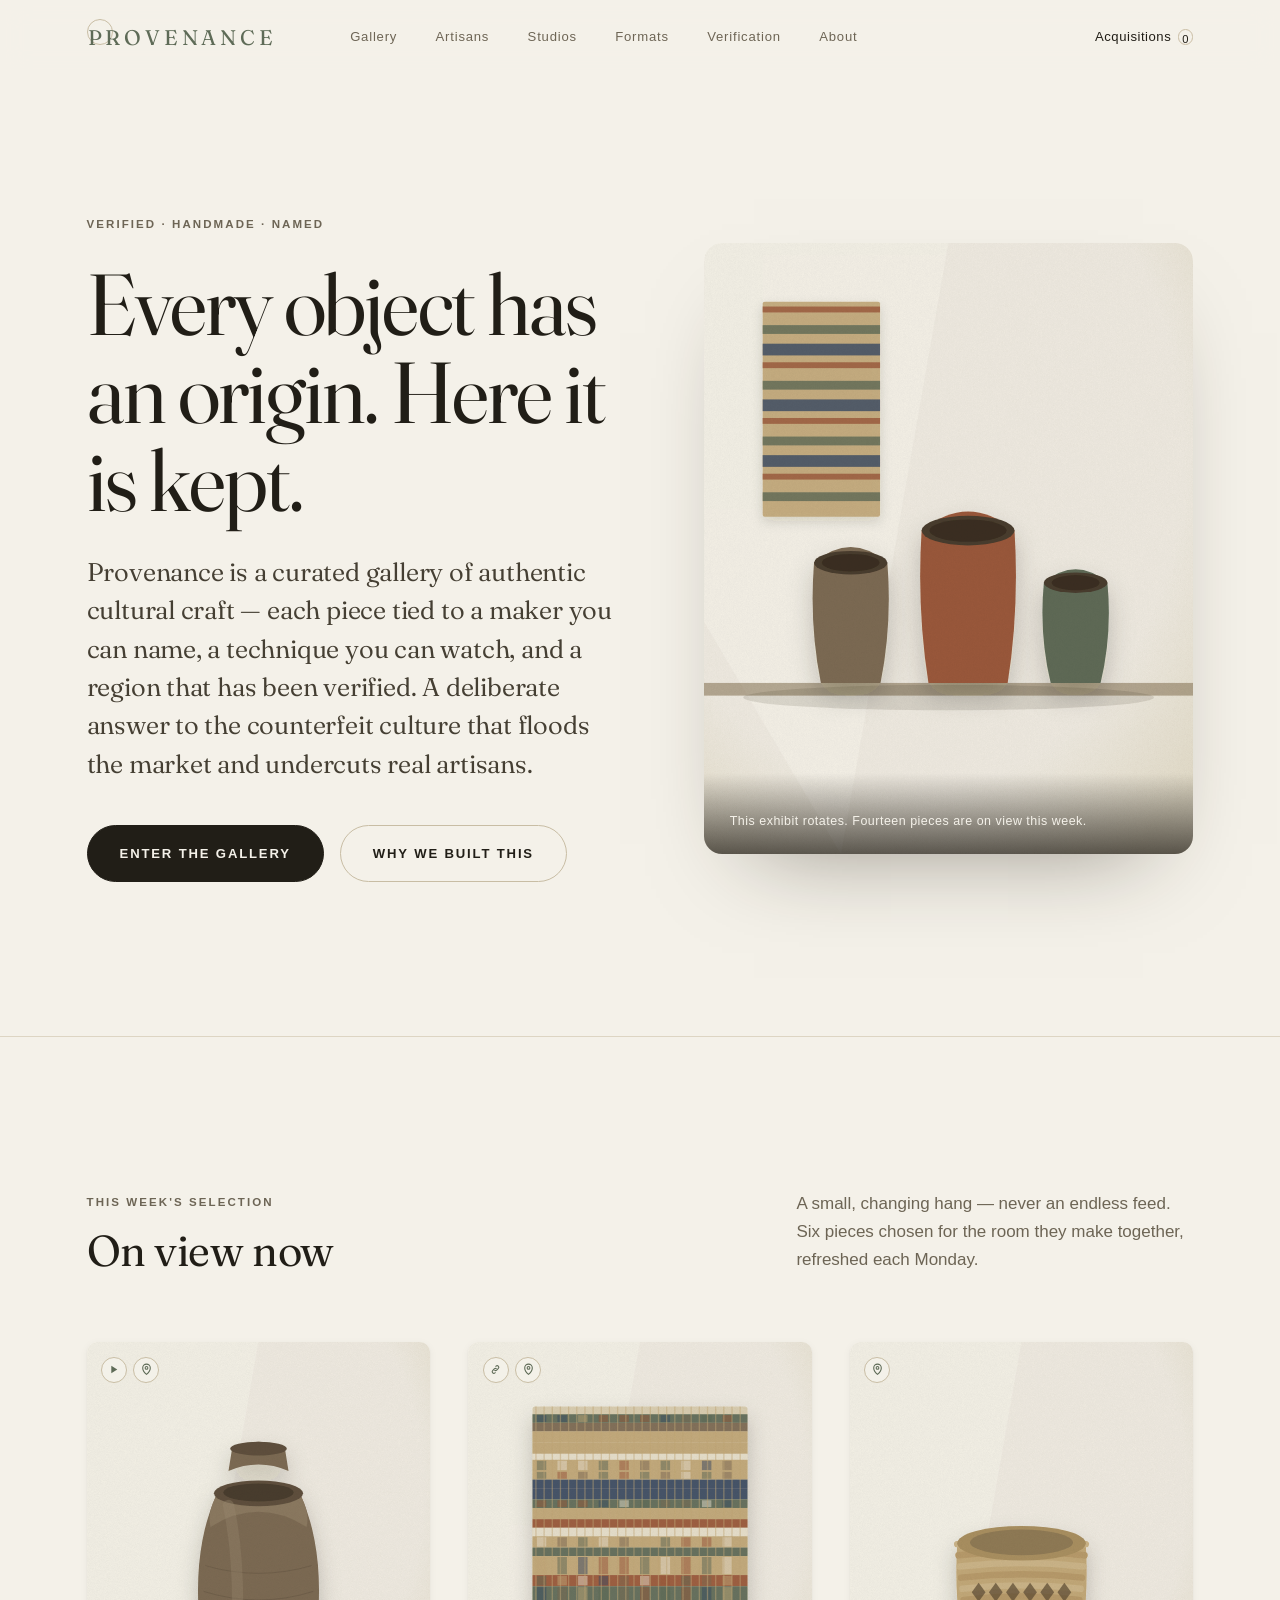
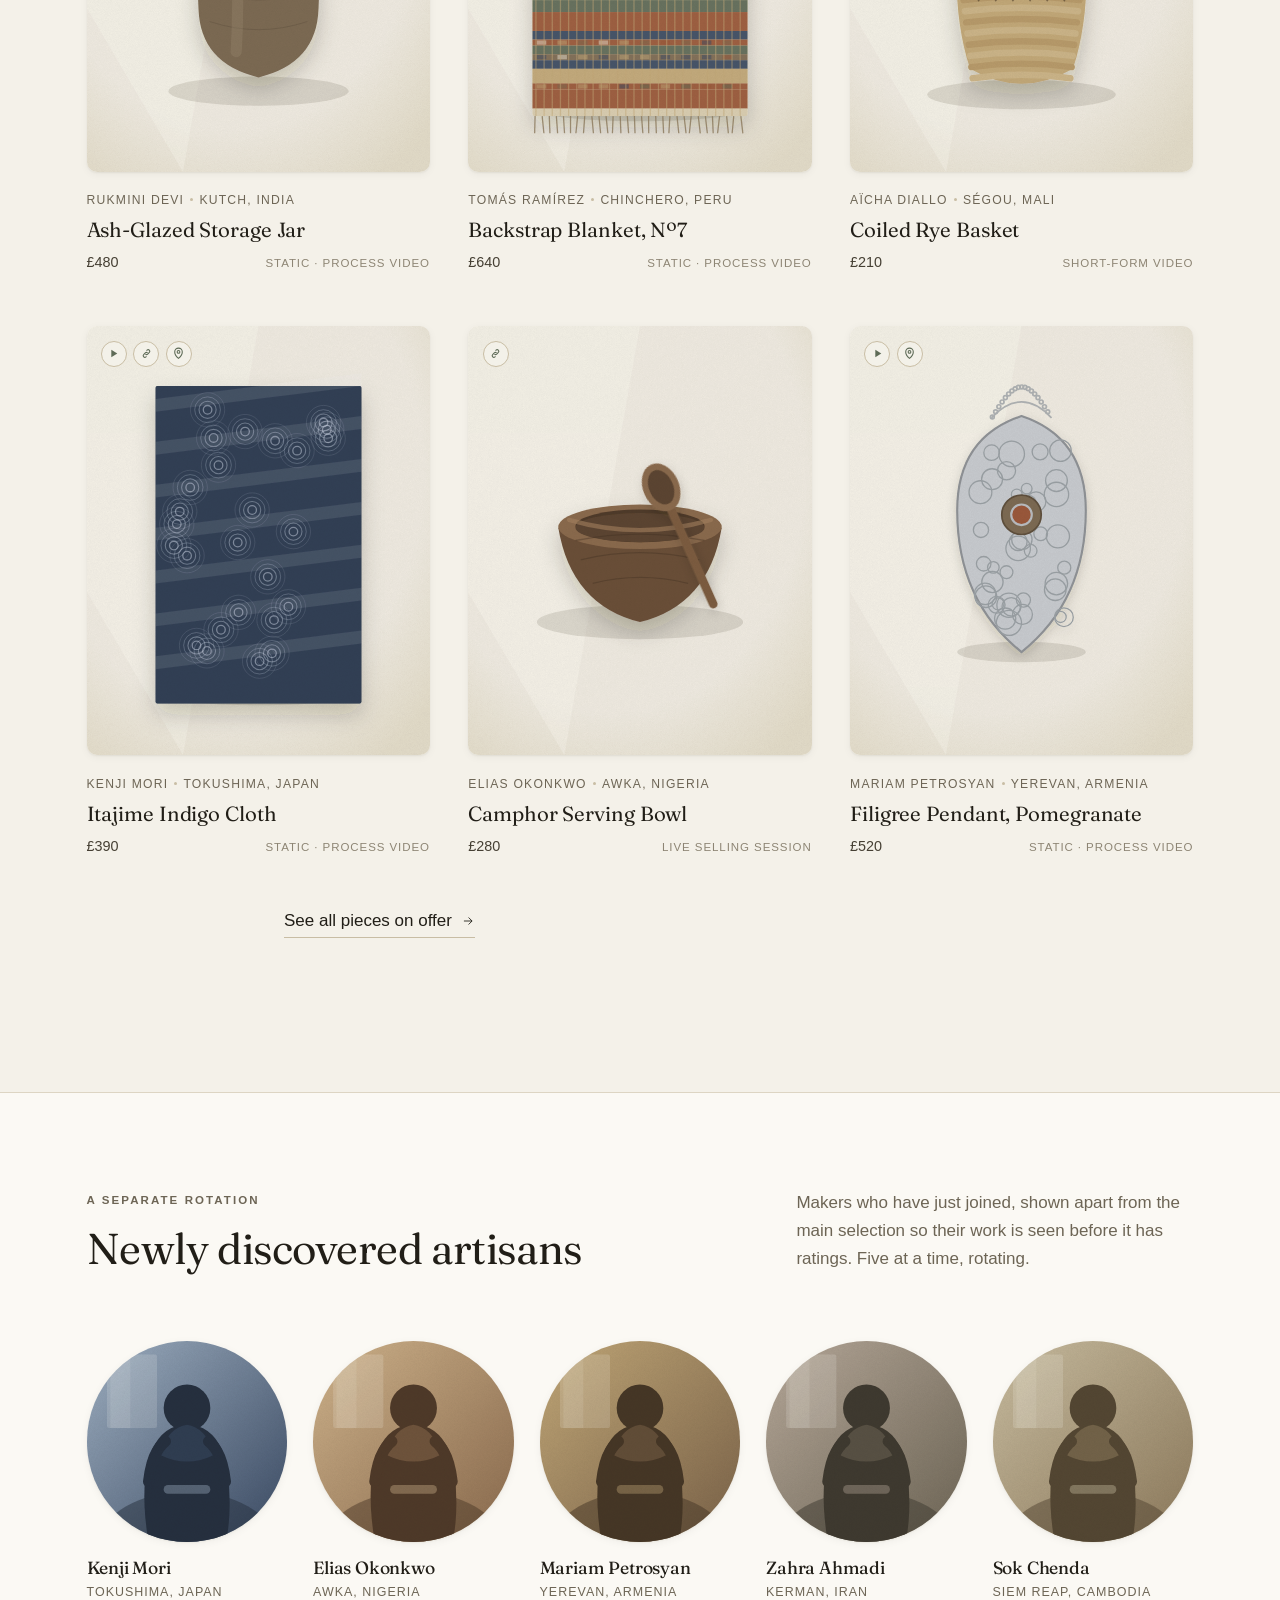
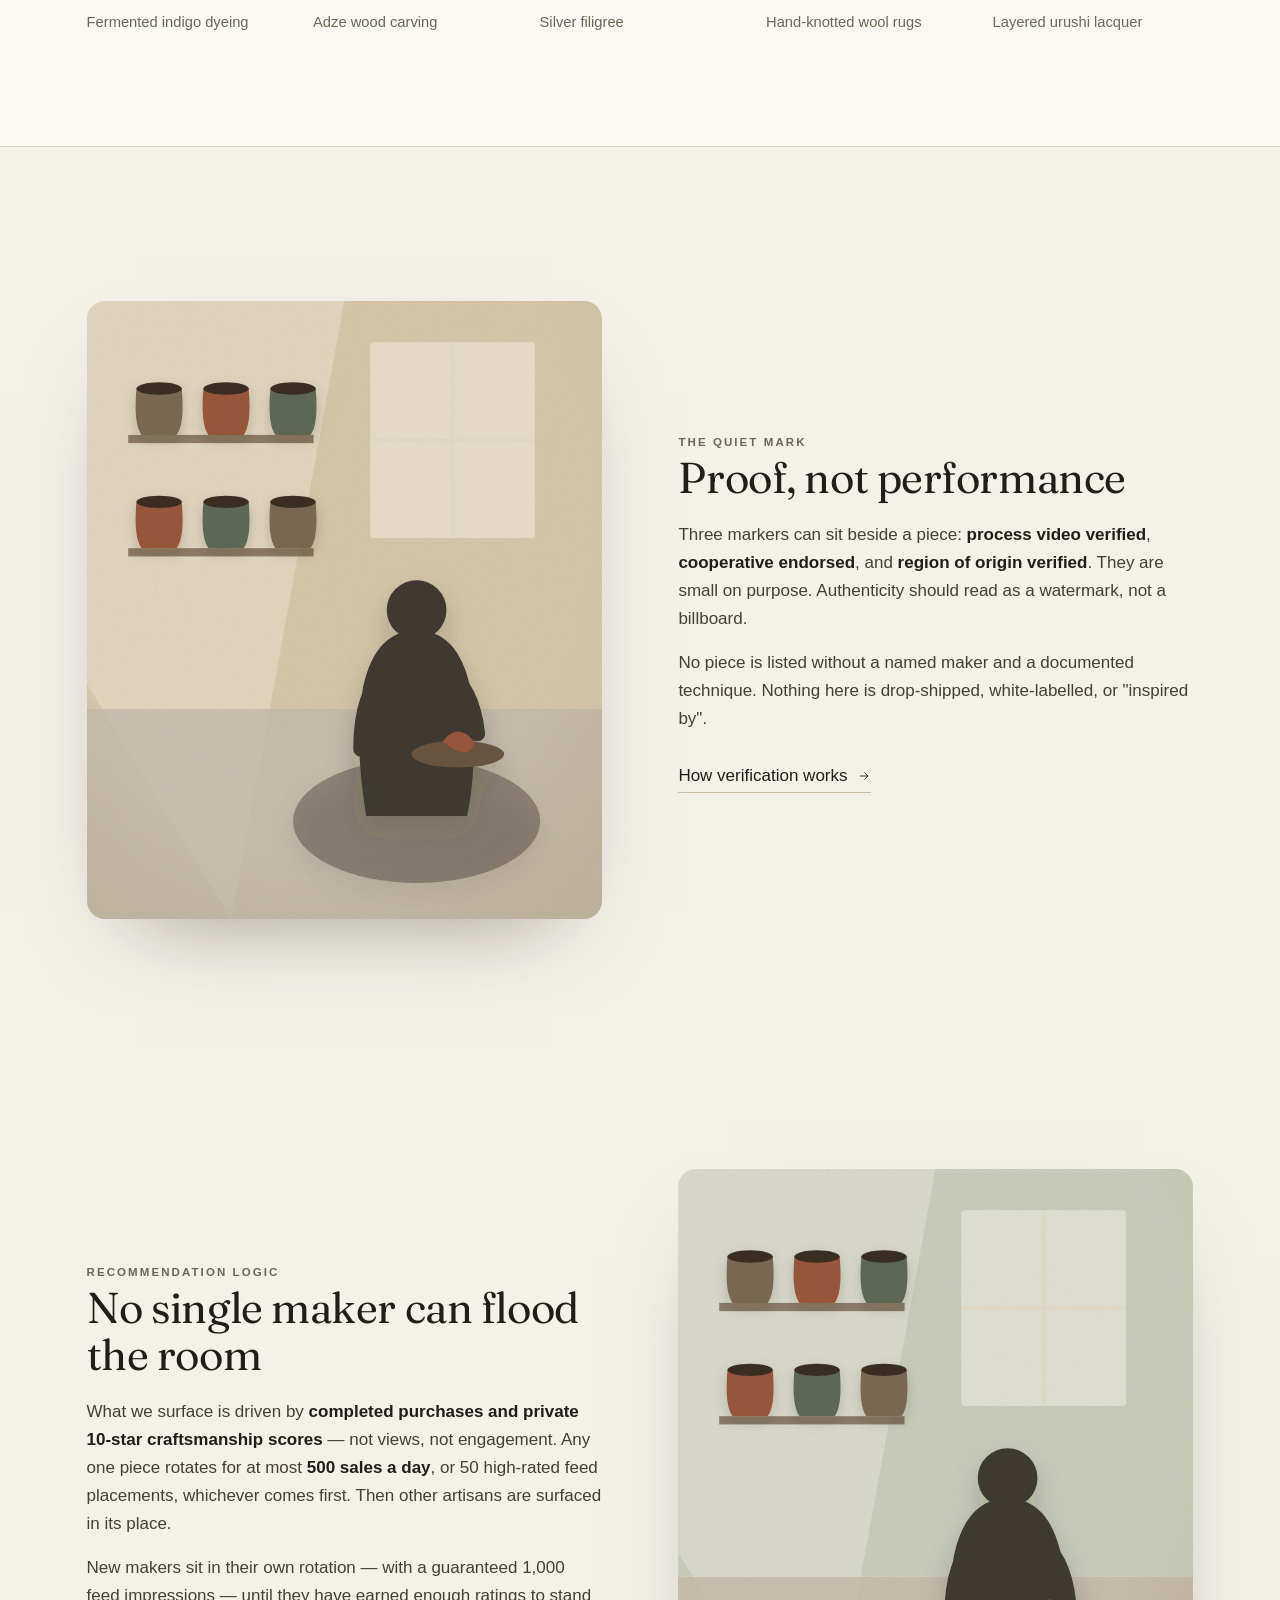
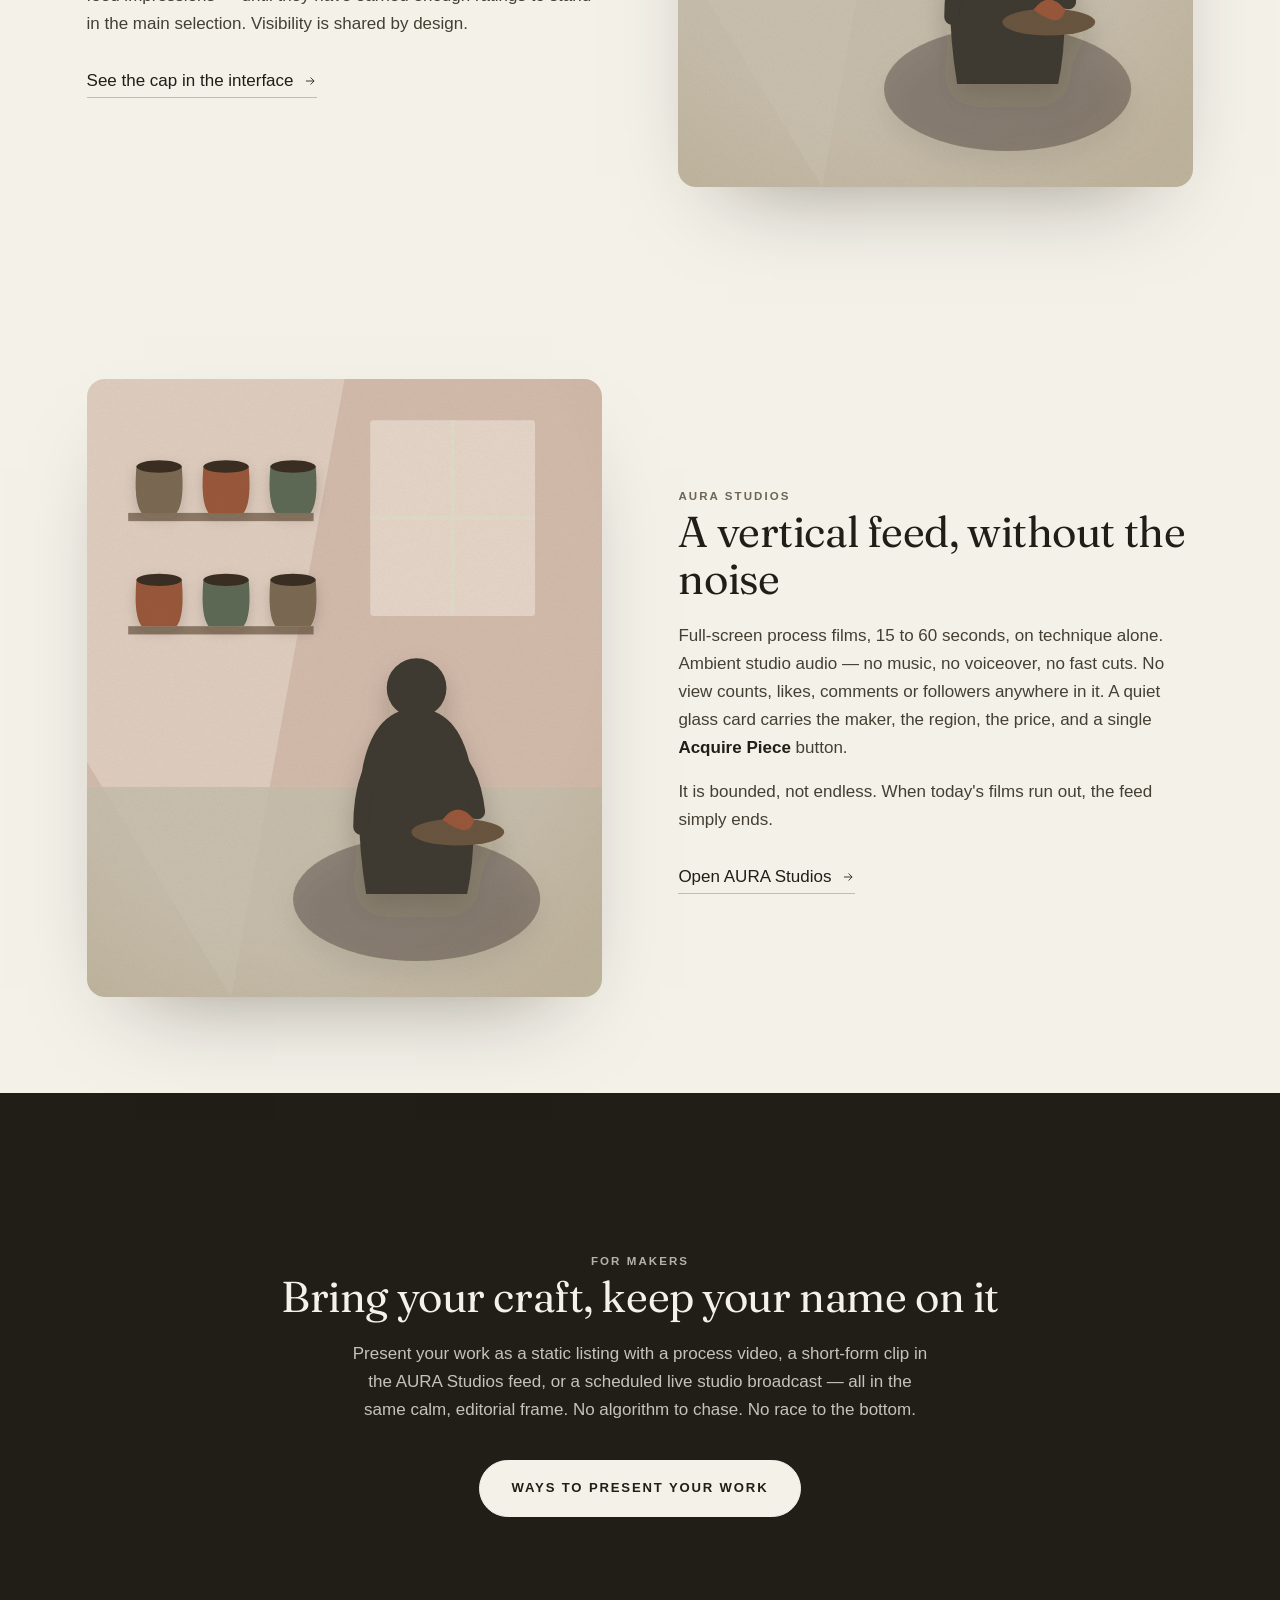
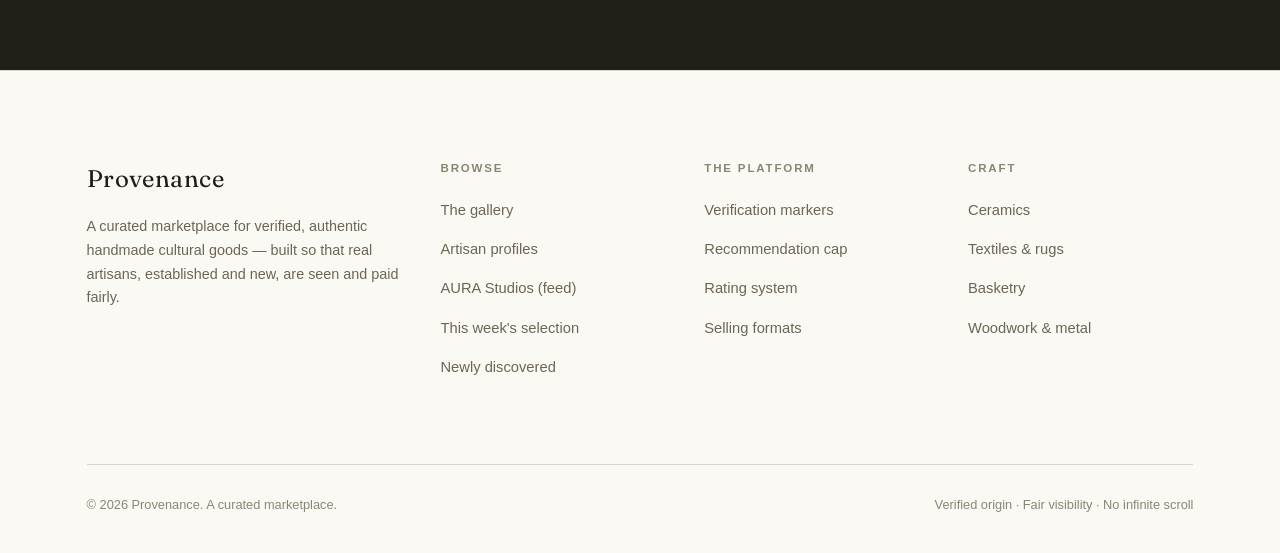
==== index.html @ 51b051fa "Provenance — a gallery of verified makers Curated, gallery-like marketplace for authentic handmade c" ====
<!DOCTYPE html>
<html lang="en">
<head>
<meta charset="utf-8">
<meta name="viewport" content="width=device-width, initial-scale=1">
<title>Provenance — A gallery of verified makers</title>
<meta name="description" content="A curated marketplace of verified, authentic handmade cultural goods. Every piece is tied to a named artisan, a documented technique, and a verified region of origin.">
<meta name="theme-color" content="#f4f1e9">
<link rel="icon" href="assets/img/favicon.svg" type="image/svg+xml">
<link rel="preconnect" href="https://fonts.googleapis.com">
<link rel="preconnect" href="https://fonts.gstatic.com" crossorigin>
<link href="https://fonts.googleapis.com/css2?family=Fraunces:ital,opsz,wght@0,9..144,300..520;1,9..144,300..460&display=swap" rel="stylesheet">
<link rel="stylesheet" href="assets/css/style.css">
<noscript><style>.reveal{opacity:1!important;transform:none!important}</style></noscript>
</head>
<body>
<a class="skip-link" href="#main">Skip to content</a>

<header class="site-header">
  <div class="wrap">
    <nav class="nav" data-open="false" aria-label="Primary">
      <a class="brand" href="index.html"><span class="mark">PROVENANCE</span></a>
      <div class="nav-links" id="nav-links">
        <a href="gallery.html">Gallery</a>
        <a href="artisan.html">Artisans</a>
        <a href="studios.html">Studios</a>
        <a href="formats.html">Formats</a>
        <a href="verification.html">Verification</a>
        <a href="about.html">About</a>
      </div>
      <div style="display:flex;align-items:center;gap:1.1rem">
        <a class="nav-bag" href="gallery.html" aria-label="Your acquisitions"><span class="bag-label">Acquisitions</span> <span class="count">0</span></a>
        <button class="nav-toggle" aria-label="Open menu" aria-expanded="false" aria-controls="nav-links"><span></span><span></span><span></span></button>
      </div>
    </nav>
  </div>
</header>

<main id="main">

  <!-- Hero -->
  <section class="hero">
    <div class="wrap">
      <div class="hero-grid">
        <div class="hero-copy reveal">
          <span class="eyebrow">Verified · Handmade · Named</span>
          <h1 class="display">Every object has an origin. Here it is kept.</h1>
          <p class="lede">Provenance is a curated gallery of authentic cultural craft — each piece tied to a maker you can name, a technique you can watch, and a region that has been verified. A deliberate answer to the counterfeit culture that floods the market and undercuts real artisans.</p>
          <div class="hero-actions">
            <a class="btn" href="gallery.html">Enter the gallery</a>
            <a class="btn btn--ghost" href="about.html">Why we built this</a>
          </div>
        </div>
        <figure class="hero-figure reveal" data-delay="2">
          <img src="assets/img/hero.svg" alt="A still life of wood-fired vessels and a handwoven textile on a workshop shelf" width="1000" height="1250">
          <figcaption>This exhibit rotates. Fourteen pieces are on view this week.</figcaption>
        </figure>
      </div>
    </div>
  </section>

  <hr class="rule">

  <!-- Curated exhibit -->
  <section class="section" id="exhibit">
    <div class="wrap">
      <div class="section-head">
        <div>
          <span class="eyebrow">This week's selection</span>
          <h2>On view now</h2>
        </div>
        <p>A small, changing hang — never an endless feed. Six pieces chosen for the room they make together, refreshed each Monday.</p>
      </div>
      <div class="piece-grid" data-pieces data-limit="6"></div>
      <p class="center" style="margin-top:3rem">
        <a class="link" href="gallery.html">See all pieces on offer <svg class="arrow" viewBox="0 0 24 24" width="14" height="14" fill="none" stroke="currentColor" stroke-width="1.5"><path d="M5 12h14M13 6l6 6-6 6"/></svg></a>
      </p>
    </div>
  </section>

  <!-- Newly Discovered Artisans -->
  <section class="section section--tight manifesto">
    <div class="wrap">
      <div class="section-head">
        <div>
          <span class="eyebrow">A separate rotation</span>
          <h2>Newly discovered artisans</h2>
        </div>
        <p>Makers who have just joined, shown apart from the main selection so their work is seen before it has ratings. Five at a time, rotating.</p>
      </div>
      <div class="discover-row" data-discover data-show="5" aria-label="Newly discovered artisans"></div>
    </div>
  </section>

  <!-- Editorial: verification -->
  <section class="section">
    <div class="wrap">
      <div class="editorial">
        <div class="editorial-media reveal">
          <img src="assets/img/editorial-1.svg" alt="An artisan at a workbench beside a window, shelves of finished vessels behind" width="1000" height="1200">
        </div>
        <div class="editorial-copy reveal" data-delay="1">
          <span class="eyebrow">The quiet mark</span>
          <h2>Proof, not performance</h2>
          <p>Three markers can sit beside a piece: <strong>process video verified</strong>, <strong>cooperative endorsed</strong>, and <strong>region of origin verified</strong>. They are small on purpose. Authenticity should read as a watermark, not a billboard.</p>
          <p>No piece is listed without a named maker and a documented technique. Nothing here is drop-shipped, white-labelled, or "inspired by".</p>
          <a class="link" href="verification.html">How verification works <svg class="arrow" viewBox="0 0 24 24" width="14" height="14" fill="none" stroke="currentColor" stroke-width="1.5"><path d="M5 12h14M13 6l6 6-6 6"/></svg></a>
        </div>
      </div>
    </div>
  </section>

  <!-- Editorial: fair visibility -->
  <section class="section section--tight">
    <div class="wrap">
      <div class="editorial editorial--reverse">
        <div class="editorial-media reveal">
          <img src="assets/img/editorial-2.svg" alt="A weaver seated at a loom in a light-filled room" width="1000" height="1200">
        </div>
        <div class="editorial-copy reveal" data-delay="1">
          <span class="eyebrow">Recommendation logic</span>
          <h2>No single maker can flood the room</h2>
          <p>What we surface is driven by <strong>completed purchases and private 10-star craftsmanship scores</strong> — not views, not engagement. Any one piece rotates for at most <strong>500 sales a day</strong>, or 50 high-rated feed placements, whichever comes first. Then other artisans are surfaced in its place.</p>
          <p>New makers sit in their own rotation — with a guaranteed 1,000 feed impressions — until they have earned enough ratings to stand in the main selection. Visibility is shared by design.</p>
          <a class="link" href="verification.html#recommendation">See the cap in the interface <svg class="arrow" viewBox="0 0 24 24" width="14" height="14" fill="none" stroke="currentColor" stroke-width="1.5"><path d="M5 12h14M13 6l6 6-6 6"/></svg></a>
        </div>
      </div>
    </div>
  </section>

  <!-- AURA Studios -->
  <section class="section section--tight">
    <div class="wrap">
      <div class="editorial">
        <div class="editorial-media reveal">
          <img src="assets/img/video-poster.svg" alt="A maker's hands at work, filmed close, in a light-filled studio" width="1000" height="1200">
        </div>
        <div class="editorial-copy reveal" data-delay="1">
          <span class="eyebrow">AURA Studios</span>
          <h2>A vertical feed, without the noise</h2>
          <p>Full-screen process films, 15 to 60 seconds, on technique alone. Ambient studio audio — no music, no voiceover, no fast cuts. No view counts, likes, comments or followers anywhere in it. A quiet glass card carries the maker, the region, the price, and a single <strong>Acquire Piece</strong> button.</p>
          <p>It is bounded, not endless. When today's films run out, the feed simply ends.</p>
          <a class="link" href="studios.html">Open AURA Studios <svg class="arrow" viewBox="0 0 24 24" width="14" height="14" fill="none" stroke="currentColor" stroke-width="1.5"><path d="M5 12h14M13 6l6 6-6 6"/></svg></a>
        </div>
      </div>
    </div>
  </section>

  <!-- CTA band -->
  <section class="section cta-band">
    <div class="wrap wrap--narrow">
      <span class="eyebrow" style="color:rgba(244,241,233,.7)">For makers</span>
      <h2>Bring your craft, keep your name on it</h2>
      <p>Present your work as a static listing with a process video, a short-form clip in the AURA Studios feed, or a scheduled live studio broadcast — all in the same calm, editorial frame. No algorithm to chase. No race to the bottom.</p>
      <a class="btn" href="formats.html">Ways to present your work</a>
    </div>
  </section>

</main>

<footer class="site-footer">
  <div class="wrap">
    <div class="footer-grid">
      <div>
        <span class="brand">Provenance</span>
        <p>A curated marketplace for verified, authentic handmade cultural goods — built so that real artisans, established and new, are seen and paid fairly.</p>
      </div>
      <div>
        <h5>Browse</h5>
        <ul>
          <li><a href="gallery.html">The gallery</a></li>
          <li><a href="artisan.html">Artisan profiles</a></li>
          <li><a href="studios.html">AURA Studios (feed)</a></li>
          <li><a href="gallery.html#exhibit">This week's selection</a></li>
          <li><a href="index.html#exhibit">Newly discovered</a></li>
        </ul>
      </div>
      <div>
        <h5>The platform</h5>
        <ul>
          <li><a href="verification.html">Verification markers</a></li>
          <li><a href="verification.html#recommendation">Recommendation cap</a></li>
          <li><a href="verification.html#ratings">Rating system</a></li>
          <li><a href="formats.html">Selling formats</a></li>
        </ul>
      </div>
      <div>
        <h5>Craft</h5>
        <ul>
          <li><a href="gallery.html">Ceramics</a></li>
          <li><a href="gallery.html">Textiles &amp; rugs</a></li>
          <li><a href="gallery.html">Basketry</a></li>
          <li><a href="gallery.html">Woodwork &amp; metal</a></li>
        </ul>
      </div>
    </div>
    <div class="footer-base">
      <span>© <span data-year>2026</span> Provenance. A curated marketplace.</span>
      <span>Verified origin · Fair visibility · No infinite scroll</span>
    </div>
  </div>
</footer>

<script src="assets/js/data.js" defer></script>
<script src="assets/js/main.js" defer></script>
</body>
</html>
---- assets/css/style.css ----
/* =====================================================================
   PROVENANCE — a gallery of verified makers
   Design system. One stylesheet, no build step.
   Influences: Apple HIG (clarity, deference to content, depth),
   museum-shop / editorial print, muted natural materials.
   ===================================================================== */

/* ---------- Fonts ---------- */
/* Fraunces (display serif) + system sans for body/UI. */

/* ---------- Tokens ---------- */
:root {
  color-scheme: light;

  --paper:        #f4f1e9;
  --paper-2:      #eee9dd;
  --surface:      #fbf9f4;
  --surface-2:    #f7f4ec;

  --ink:          #211e17;
  --ink-soft:     #453f33;
  --muted:        #6d6555;
  --faint:        #8d8574;

  --line:         #ddd5c3;
  --line-strong:  #c8bda4;

  --clay:         #8a6a4d;   /* primary accent — used sparingly */
  --terracotta:   #9a583a;
  --sage:         #5e6b57;   /* verification marks */
  --gold:         #7c6a44;

  --focus:        #3a5a78;

  --shadow-sm:  0 1px 2px rgba(35,30,20,.06), 0 2px 8px rgba(35,30,20,.05);
  --shadow-lg:  0 24px 60px -32px rgba(40,32,20,.38);
  --shadow-img: 0 40px 90px -50px rgba(40,32,20,.5);

  --maxw: 1240px;
  --measure: 62ch;
  --gutter: clamp(20px, 5.2vw, 68px);
  --section: clamp(72px, 12vw, 160px);

  --serif: "Fraunces", "Iowan Old Style", "Palatino Linotype", Palatino, Georgia, "Times New Roman", serif;
  --sans: -apple-system, BlinkMacSystemFont, "Segoe UI", Roboto, Helvetica, Arial, sans-serif;

  --r-sm: 4px;
  --r-md: 10px;
  --r-lg: 18px;

  --ease: cubic-bezier(.22, 1, .36, 1);
  --dur: .6s;
}

@media (prefers-color-scheme: dark) {
  :root {
    color-scheme: dark;

    --paper:        #1a1712;
    --paper-2:      #201c15;
    --surface:      #242019;
    --surface-2:    #2a251d;

    --ink:          #ece4d3;
    --ink-soft:     #d3c9b3;
    --muted:        #a49a83;
    --faint:        #857c68;

    --line:         #38322708;
    --line:         #3b3428;
    --line-strong:  #4c4534;

    --clay:         #c19a76;
    --terracotta:   #cf8460;
    --sage:         #9db38f;
    --gold:         #c3ab7c;

    --focus:        #8fb4d4;

    --shadow-sm:  0 1px 2px rgba(0,0,0,.4);
    --shadow-lg:  0 24px 60px -32px rgba(0,0,0,.7);
    --shadow-img: 0 40px 90px -50px rgba(0,0,0,.75);
  }
}

/* ---------- Reset ---------- */
*, *::before, *::after { box-sizing: border-box; }
* { margin: 0; }
html {
  -webkit-text-size-adjust: 100%;
  scroll-behavior: smooth;
  overflow-x: clip; /* contain any wide child without making <body> a scroll container */
}
@media (prefers-reduced-motion: reduce) {
  html { scroll-behavior: auto; }
  *, *::before, *::after {
    animation-duration: .001ms !important;
    animation-iteration-count: 1 !important;
    transition-duration: .001ms !important;
  }
}

body {
  font-family: var(--sans);
  font-size: 1.0625rem;
  line-height: 1.65;
  color: var(--ink-soft);
  background: var(--paper);
  -webkit-font-smoothing: antialiased;
  text-rendering: optimizeLegibility;
}

img, svg, video { display: block; max-width: 100%; height: auto; }
a { color: inherit; text-decoration: none; }
button { font: inherit; color: inherit; cursor: pointer; background: none; border: none; }
ul, ol { list-style: none; padding: 0; }

::selection { background: var(--clay); color: var(--paper); }

:focus-visible {
  outline: 2px solid var(--focus);
  outline-offset: 3px;
  border-radius: 2px;
}

/* ---------- Typography ---------- */
h1, h2, h3, h4 {
  font-family: var(--serif);
  font-weight: 380;
  font-optical-sizing: auto;
  color: var(--ink);
  line-height: 1.08;
  letter-spacing: -0.01em;
  font-variation-settings: "SOFT" 0, "WONK" 0;
}

.display {
  font-size: clamp(2.6rem, 7vw, 5.4rem);
  line-height: 1.02;
  letter-spacing: -0.022em;
}
h1 { font-size: clamp(2.1rem, 5vw, 3.6rem); }
h2 { font-size: clamp(1.7rem, 3.6vw, 2.7rem); }
h3 { font-size: clamp(1.2rem, 2vw, 1.5rem); letter-spacing: -0.005em; }
h4 { font-size: 1.05rem; font-weight: 440; }

p { max-width: var(--measure); }
strong { font-weight: 600; color: var(--ink); }
em { font-style: italic; }

.lede {
  font-family: var(--serif);
  font-size: clamp(1.2rem, 2.3vw, 1.6rem);
  line-height: 1.5;
  color: var(--ink-soft);
  font-weight: 360;
  letter-spacing: -0.008em;
}

.eyebrow {
  font-family: var(--sans);
  font-size: .72rem;
  font-weight: 600;
  letter-spacing: 0.18em;
  text-transform: uppercase;
  color: var(--muted);
}

.serif-note {
  font-family: var(--serif);
  font-style: italic;
  font-size: 1.15rem;
  color: var(--muted);
}

/* ---------- Layout ---------- */
.wrap {
  width: 100%;
  max-width: var(--maxw);
  margin-inline: auto;
  padding-inline: var(--gutter);
}
.wrap--narrow { max-width: 860px; }
.wrap--wide { max-width: 1440px; }

.section { padding-block: var(--section); }
.section--tight { padding-block: clamp(48px, 8vw, 96px); }
.rule { height: 1px; background: var(--line); border: 0; }

.section-head {
  display: flex;
  align-items: flex-end;
  justify-content: space-between;
  gap: 2rem;
  flex-wrap: wrap;
  margin-bottom: clamp(36px, 6vw, 68px);
}
.section-head p { color: var(--muted); max-width: 42ch; }
.section-head .eyebrow { display: block; margin-bottom: 1rem; }

/* ---------- Links & buttons ---------- */
.link {
  display: inline-flex;
  align-items: center;
  gap: .55em;
  font-weight: 500;
  color: var(--ink);
  padding-bottom: 2px;
  border-bottom: 1px solid var(--line-strong);
  transition: border-color var(--dur) var(--ease), gap var(--dur) var(--ease);
}
.link:hover { border-color: var(--ink); gap: .85em; }
.link .arrow { transition: transform var(--dur) var(--ease); }
.link:hover .arrow { transform: translateX(3px); }

.btn {
  display: inline-flex;
  align-items: center;
  justify-content: center;
  gap: .6em;
  padding: 1.05rem 2rem;
  font-family: var(--sans);
  font-size: .82rem;
  font-weight: 600;
  letter-spacing: 0.14em;
  text-transform: uppercase;
  color: var(--paper);
  background: var(--ink);
  border: 1px solid var(--ink);
  border-radius: 999px;
  transition: transform var(--dur) var(--ease), background-color var(--dur) var(--ease), color var(--dur) var(--ease);
}
.btn:hover { transform: translateY(-2px); background: var(--clay); border-color: var(--clay); }
.btn:active { transform: translateY(0); }
.btn--ghost {
  color: var(--ink);
  background: transparent;
  border-color: var(--line-strong);
}
.btn--ghost:hover { color: var(--ink); background: transparent; border-color: var(--ink); }
.btn--block { display: flex; width: 100%; }

/* ---------- Header ---------- */
.site-header {
  position: sticky;
  top: 0;
  z-index: 100;
  background: color-mix(in srgb, var(--paper) 82%, transparent);
  backdrop-filter: saturate(1.4) blur(14px);
  -webkit-backdrop-filter: saturate(1.4) blur(14px);
  border-bottom: 1px solid transparent;
  transition: border-color .4s var(--ease), background-color .4s var(--ease);
}
.site-header.is-scrolled { border-color: var(--line); }
.nav {
  display: flex;
  align-items: center;
  justify-content: space-between;
  gap: 2rem;
  height: 74px;
}
.brand {
  font-family: var(--serif);
  font-size: 1.32rem;
  letter-spacing: 0.02em;
  color: var(--ink);
  font-weight: 400;
  white-space: nowrap;
}
.brand .mark { letter-spacing: 0.18em; }
.nav-links {
  display: flex;
  align-items: center;
  gap: clamp(1.2rem, 3vw, 2.6rem);
}
.nav-links a {
  font-size: .82rem;
  font-weight: 500;
  letter-spacing: 0.06em;
  color: var(--muted);
  padding: .4rem 0;
  position: relative;
  transition: color .3s var(--ease);
}
.nav-links a::after {
  content: "";
  position: absolute;
  left: 0; right: 0; bottom: -2px;
  height: 1px;
  background: var(--ink);
  transform: scaleX(0);
  transform-origin: left;
  transition: transform .4s var(--ease);
}
.nav-links a:hover { color: var(--ink); }
.nav-links a:hover::after,
.nav-links a[aria-current="page"]::after { transform: scaleX(1); }
.nav-links a[aria-current="page"] { color: var(--ink); }

.nav-bag {
  display: inline-flex;
  align-items: center;
  gap: .5em;
  font-size: .82rem;
  font-weight: 500;
  letter-spacing: 0.04em;
  color: var(--ink);
  white-space: nowrap;
}
.nav-bag .count {
  font-variant-numeric: tabular-nums;
  min-width: 1.4em;
  height: 1.4em;
  display: inline-grid;
  place-items: center;
  font-size: .7rem;
  border: 1px solid var(--line-strong);
  border-radius: 999px;
  padding: 0 .3em;
}
.nav-toggle { display: none; }
.bag-label { display: inline; }

@media (max-width: 860px) {
  .nav { height: 64px; }
  .brand { font-size: 1.05rem; }
  .brand .mark { letter-spacing: 0.1em; }
  .bag-label { display: none; }
  .nav-bag { gap: 0; }
  .nav-bag .count { border-color: var(--line-strong); }

  .nav-toggle {
    display: inline-flex;
    flex-direction: column;
    gap: 5px;
    padding: 10px;
    margin-right: -10px;
  }
  .nav-toggle span {
    width: 22px; height: 1.5px; background: var(--ink);
    transition: transform .4s var(--ease), opacity .3s var(--ease);
  }
  .nav[data-open="true"] .nav-toggle span:nth-child(1) { transform: translateY(6.5px) rotate(45deg); }
  .nav[data-open="true"] .nav-toggle span:nth-child(2) { opacity: 0; }
  .nav[data-open="true"] .nav-toggle span:nth-child(3) { transform: translateY(-6.5px) rotate(-45deg); }

  .nav-links {
    position: fixed;
    inset: 64px 0 auto 0;
    flex-direction: column;
    align-items: flex-start;
    gap: 0;
    background: var(--paper);
    border-bottom: 1px solid var(--line);
    padding: 1rem var(--gutter) 2rem;
    transform: translateY(-12px);
    opacity: 0;
    pointer-events: none;
    transition: transform .45s var(--ease), opacity .35s var(--ease);
  }
  .nav[data-open="true"] .nav-links { transform: translateY(0); opacity: 1; pointer-events: auto; }
  .nav-links a { font-size: 1.35rem; font-family: var(--serif); padding: .9rem 0; width: 100%; border-bottom: 1px solid var(--line); }
  .nav-links a::after { display: none; }
}

/* ---------- Hero ---------- */
.hero {
  position: relative;
  padding-block: clamp(60px, 12vw, 140px) var(--section);
}
.hero-grid {
  display: grid;
  grid-template-columns: 1.05fr .95fr;
  gap: clamp(2rem, 6vw, 5rem);
  align-items: center;
}
.hero-copy .eyebrow { margin-bottom: 1.6rem; display: block; }
.hero-copy .lede { margin-top: 1.8rem; }
.hero-actions { margin-top: 2.6rem; display: flex; gap: 1rem; flex-wrap: wrap; }
.hero-figure {
  position: relative;
  border-radius: var(--r-lg);
  overflow: hidden;
  box-shadow: var(--shadow-img);
  background: var(--surface);
  aspect-ratio: 4 / 5;
}
.hero-figure img { width: 100%; height: 100%; object-fit: cover; }
.hero-figure figcaption {
  position: absolute;
  left: 0; right: 0; bottom: 0;
  padding: 2.4rem 1.6rem 1.4rem;
  font-size: .78rem;
  letter-spacing: 0.04em;
  color: #f4f1e9;
  background: linear-gradient(to top, rgba(20,16,10,.66), transparent);
}
@media (max-width: 900px) {
  .hero-grid { grid-template-columns: 1fr; }
  .hero-figure { aspect-ratio: 3 / 3.4; max-height: 70vh; }
}

/* ---------- Piece grid (gallery) ---------- */
.piece-grid {
  display: grid;
  grid-template-columns: repeat(3, 1fr);
  gap: clamp(2rem, 4vw, 3.6rem) clamp(1.6rem, 3vw, 2.8rem);
}
.piece-grid--two { grid-template-columns: repeat(2, 1fr); gap: clamp(2.4rem, 5vw, 4.4rem); }
@media (max-width: 900px) { .piece-grid { grid-template-columns: repeat(2, 1fr); } }
@media (max-width: 560px) { .piece-grid, .piece-grid--two { grid-template-columns: 1fr; } }

.piece {
  display: flex;
  flex-direction: column;
}
.piece-media {
  position: relative;
  aspect-ratio: 4 / 5;
  border-radius: var(--r-md);
  overflow: hidden;
  background: var(--surface);
  box-shadow: var(--shadow-sm);
}
.piece-media img {
  width: 100%; height: 100%;
  object-fit: cover;
  transition: transform 1.2s var(--ease);
}
.piece:hover .piece-media img { transform: scale(1.04); }
.piece-media .marks {
  position: absolute;
  top: .9rem; left: .9rem;
  display: flex; gap: .4rem;
}
.piece-body { padding-top: 1.15rem; }
.piece-maker {
  font-size: .76rem;
  letter-spacing: 0.1em;
  text-transform: uppercase;
  color: var(--muted);
  display: flex; align-items: center; gap: .5em;
  flex-wrap: wrap;
}
.piece-maker .dot { width: 3px; height: 3px; border-radius: 50%; background: var(--line-strong); }
.piece-title {
  font-family: var(--serif);
  font-size: 1.28rem;
  color: var(--ink);
  margin-top: .5rem;
  line-height: 1.2;
}
.piece-meta {
  margin-top: .55rem;
  display: flex;
  align-items: baseline;
  justify-content: space-between;
  gap: 1rem;
  font-size: .9rem;
  color: var(--muted);
}
.piece-price { font-variant-numeric: tabular-nums; color: var(--ink-soft); }
.piece-format {
  font-size: .72rem;
  letter-spacing: 0.08em;
  text-transform: uppercase;
  color: var(--faint);
}

/* ---------- Verification marks ---------- */
.mark {
  --m: 26px;
  width: var(--m); height: var(--m);
  display: inline-grid;
  place-items: center;
  border-radius: 50%;
  background: color-mix(in srgb, var(--paper) 88%, transparent);
  backdrop-filter: blur(4px);
  border: 1px solid var(--line-strong);
  color: var(--sage);
}
.mark svg { width: 13px; height: 13px; }
.mark--inline {
  --m: 30px;
  background: var(--surface);
}

.mark-legend { display: grid; gap: 1.4rem; }
.mark-legend li {
  display: grid;
  grid-template-columns: 34px 1fr;
  gap: 1rem;
  align-items: start;
}
.mark-legend .mark { --m: 34px; }
.mark-legend h4 { color: var(--ink); margin-bottom: .2rem; }
.mark-legend p { font-size: .95rem; color: var(--muted); }

/* ---------- Artisan cards (Newly Discovered) ---------- */
.discover-row {
  display: grid;
  grid-auto-flow: column;
  grid-auto-columns: minmax(220px, 1fr);
  gap: 1.6rem;
  overflow-x: auto;
  scroll-snap-type: x mandatory;
  padding-bottom: 1rem;
  margin-inline: calc(var(--gutter) * -1);
  padding-inline: var(--gutter);
  scrollbar-width: thin;
}
.discover-row::-webkit-scrollbar { height: 3px; }
.discover-row::-webkit-scrollbar-thumb { background: var(--line-strong); }
@media (min-width: 1100px) {
  .discover-row {
    grid-auto-flow: row;
    grid-template-columns: repeat(5, 1fr);
    overflow: visible;
    margin-inline: 0;
    padding-inline: 0;
  }
}
.maker-card { scroll-snap-align: start; }
.maker-portrait {
  aspect-ratio: 1 / 1;
  border-radius: 50%;
  overflow: hidden;
  background: var(--surface);
  box-shadow: var(--shadow-sm);
  margin-bottom: 1rem;
}
.maker-portrait img { width: 100%; height: 100%; object-fit: cover; }
.maker-card h4 { color: var(--ink); font-size: 1.1rem; }
.maker-card .place {
  font-size: .78rem;
  letter-spacing: 0.08em;
  text-transform: uppercase;
  color: var(--muted);
  margin-top: .3rem;
}
.maker-card .craft { font-size: .92rem; color: var(--muted); margin-top: .5rem; }

/* ---------- Pagination ---------- */
.pager {
  margin-top: clamp(48px, 8vw, 88px);
  display: flex;
  align-items: center;
  justify-content: center;
  gap: .4rem;
}
.pager button, .pager .ellipsis {
  min-width: 44px; height: 44px;
  display: inline-grid; place-items: center;
  font-size: .9rem;
  font-variant-numeric: tabular-nums;
  color: var(--muted);
  border-radius: 999px;
  border: 1px solid transparent;
  transition: color .3s var(--ease), border-color .3s var(--ease), background-color .3s var(--ease);
}
.pager button:hover { color: var(--ink); border-color: var(--line-strong); }
.pager button[aria-current="true"] {
  color: var(--ink);
  border-color: var(--ink);
}
.pager button[disabled] { opacity: .32; cursor: not-allowed; }
.pager .edge { letter-spacing: 0.1em; text-transform: uppercase; font-size: .74rem; padding-inline: 1rem; }

/* ---------- Editorial blocks ---------- */
.editorial {
  display: grid;
  grid-template-columns: 1fr 1fr;
  gap: clamp(2rem, 6vw, 5rem);
  align-items: center;
}
.editorial--reverse .editorial-media { order: 2; }
@media (max-width: 860px) {
  .editorial { grid-template-columns: 1fr; }
  .editorial--reverse .editorial-media { order: 0; }
}
.editorial-media {
  border-radius: var(--r-lg);
  overflow: hidden;
  box-shadow: var(--shadow-img);
  aspect-ratio: 5 / 6;
  background: var(--surface);
}
.editorial-media img { width: 100%; height: 100%; object-fit: cover; }
.editorial-copy h2 { margin-bottom: 1.2rem; }
.editorial-copy p + p { margin-top: 1rem; }
.editorial-copy .link { margin-top: 1.8rem; }

/* ---------- Manifesto / quote ---------- */
.manifesto {
  background: var(--surface);
  border-block: 1px solid var(--line);
}
.manifesto blockquote {
  font-family: var(--serif);
  font-size: clamp(1.6rem, 4vw, 2.9rem);
  line-height: 1.24;
  letter-spacing: -0.015em;
  color: var(--ink);
  font-weight: 340;
  max-width: 22ch;
}
.manifesto .who { margin-top: 2rem; font-size: .82rem; letter-spacing: 0.1em; text-transform: uppercase; color: var(--muted); }

/* ---------- Product page ---------- */
.product {
  display: grid;
  grid-template-columns: 1.1fr .9fr;
  gap: clamp(2rem, 6vw, 5rem);
  align-items: start;
}
@media (max-width: 940px) { .product { grid-template-columns: 1fr; } }

.product-gallery { display: grid; gap: 1rem; position: sticky; top: 100px; }
@media (max-width: 940px) { .product-gallery { position: static; } }
.product-gallery .frame {
  border-radius: var(--r-md);
  overflow: hidden;
  background: var(--surface);
  box-shadow: var(--shadow-sm);
  aspect-ratio: 4 / 5;
}
.product-gallery .thumbs {
  display: grid;
  grid-template-columns: repeat(4, 1fr);
  gap: 1rem;
}
.product-gallery .thumbs button {
  border-radius: var(--r-sm);
  overflow: hidden;
  aspect-ratio: 1/1;
  background: var(--surface);
  border: 1px solid var(--line);
  opacity: .6;
  transition: opacity .3s var(--ease), border-color .3s var(--ease);
}
.product-gallery .thumbs button[aria-current="true"] { opacity: 1; border-color: var(--ink); }

.product-info .eyebrow { display:block; margin-bottom: 1rem; }
.product-info h1 { margin-bottom: 1rem; }
.product-price {
  font-family: var(--serif);
  font-size: 1.5rem;
  color: var(--ink);
  font-variant-numeric: tabular-nums;
}
.product-desc { margin-top: 1.6rem; color: var(--muted); }
.product-desc p + p { margin-top: 1rem; }

.acquire {
  margin-top: 2rem;
  padding: 1.6rem;
  border: 1px solid var(--line);
  border-radius: var(--r-md);
  background: var(--surface);
}
.acquire .note {
  margin-top: 1rem;
  font-size: .82rem;
  color: var(--faint);
  text-align: center;
  letter-spacing: 0.02em;
}

.spec-list {
  margin-top: 2rem;
  border-top: 1px solid var(--line);
}
.spec-list div {
  display: flex;
  justify-content: space-between;
  gap: 1.5rem;
  padding: .95rem 0;
  border-bottom: 1px solid var(--line);
  font-size: .92rem;
}
.spec-list dt { color: var(--faint); letter-spacing: 0.04em; }
.spec-list dd { color: var(--ink-soft); text-align: right; }

/* ---------- Maker's card ---------- */
.makers-card {
  margin-top: 2rem;
  display: grid;
  grid-template-columns: 84px 1fr;
  gap: 1.2rem;
  align-items: center;
  padding: 1.4rem;
  border: 1px solid var(--line);
  border-radius: var(--r-md);
  transition: border-color .4s var(--ease), transform .4s var(--ease);
}
.makers-card:hover { border-color: var(--line-strong); transform: translateY(-2px); }
.makers-card .avatar {
  width: 84px; height: 84px;
  border-radius: 50%;
  overflow: hidden;
  background: var(--surface);
}
.makers-card .avatar img { width: 100%; height: 100%; object-fit: cover; }
.makers-card .k {
  font-size: .7rem; letter-spacing: 0.14em; text-transform: uppercase; color: var(--faint);
}
.makers-card h3 { font-size: 1.2rem; margin: .15rem 0 .3rem; }
.makers-card .sub { font-size: .88rem; color: var(--muted); }
.makers-card .arrow-link { margin-top: .5rem; font-size: .8rem; }

/* ---------- Artisan profile ---------- */
.artisan-hero {
  display: grid;
  grid-template-columns: .8fr 1.2fr;
  gap: clamp(2rem, 6vw, 5rem);
  align-items: center;
}
@media (max-width: 860px) { .artisan-hero { grid-template-columns: 1fr; } }
.artisan-hero .portrait {
  border-radius: var(--r-lg);
  overflow: hidden;
  aspect-ratio: 4/5;
  box-shadow: var(--shadow-img);
  background: var(--surface);
}
.artisan-hero .portrait img { width: 100%; height: 100%; object-fit: cover; }
.artisan-hero h1 { margin: 1rem 0; }
.artisan-hero .region {
  font-size: .8rem; letter-spacing: 0.14em; text-transform: uppercase; color: var(--muted);
  display: flex; align-items: center; gap: .6em;
}
.artisan-hero .marks-inline { margin-top: 1.6rem; display: flex; gap: .6rem; }

.story {
  columns: 2;
  column-gap: clamp(2rem, 5vw, 4rem);
}
.story p { max-width: none; break-inside: avoid; }
.story p + p { margin-top: 1rem; }
.story p:first-child::first-letter {
  font-family: var(--serif);
  font-size: 3.4em;
  float: left;
  line-height: .8;
  padding: .1em .1em 0 0;
  color: var(--clay);
}
@media (max-width: 700px) { .story { columns: 1; } }

.process-strip {
  display: grid;
  grid-template-columns: repeat(4, 1fr);
  gap: 1rem;
}
@media (max-width: 700px) { .process-strip { grid-template-columns: repeat(2, 1fr); } }
.process-strip figure {
  border-radius: var(--r-sm);
  overflow: hidden;
  background: var(--surface);
  aspect-ratio: 3/4;
  box-shadow: var(--shadow-sm);
}
.process-strip img { width: 100%; height: 100%; object-fit: cover; }

.video-frame {
  position: relative;
  border-radius: var(--r-lg);
  overflow: hidden;
  aspect-ratio: 16/9;
  background: var(--surface);
  box-shadow: var(--shadow-img);
  display: grid;
  place-items: center;
}
.video-frame img { position: absolute; inset: 0; width: 100%; height: 100%; object-fit: cover; }
.video-frame .play {
  position: relative;
  width: 76px; height: 76px;
  border-radius: 50%;
  background: color-mix(in srgb, var(--paper) 90%, transparent);
  backdrop-filter: blur(6px);
  display: grid; place-items: center;
  border: 1px solid rgba(255,255,255,.4);
  transition: transform .4s var(--ease);
}
.video-frame:hover .play { transform: scale(1.08); }
.video-frame .play svg { width: 22px; height: 22px; margin-left: 3px; color: var(--ink); }
.video-frame .cap {
  position: absolute; left: 1.4rem; bottom: 1.2rem;
  font-size: .76rem; letter-spacing: 0.08em; text-transform: uppercase;
  color: #f4f1e9;
}

/* ---------- Formats ---------- */
.format-list { display: grid; gap: clamp(2rem, 5vw, 3.4rem); }
.format-row {
  display: grid;
  grid-template-columns: 96px 1fr auto;
  gap: 2rem;
  align-items: center;
  padding: clamp(1.6rem, 4vw, 2.6rem) 0;
  border-top: 1px solid var(--line);
}
.format-row:last-child { border-bottom: 1px solid var(--line); }
@media (max-width: 760px) {
  .format-row { grid-template-columns: 1fr; gap: 1rem; }
}
.format-row .num {
  font-family: var(--serif);
  font-size: 2.4rem;
  color: var(--line-strong);
  font-variant-numeric: tabular-nums;
}
.format-row h3 { margin-bottom: .5rem; }
.format-row p { color: var(--muted); font-size: .96rem; }
.format-row .tag {
  font-size: .72rem; letter-spacing: 0.1em; text-transform: uppercase;
  color: var(--sage);
  white-space: nowrap;
}

/* ---------- Filters ---------- */
.filters {
  display: flex;
  gap: .6rem;
  flex-wrap: wrap;
  align-items: center;
}
.filters .chip {
  font-size: .78rem;
  letter-spacing: 0.06em;
  padding: .55rem 1.05rem;
  border-radius: 999px;
  border: 1px solid var(--line-strong);
  color: var(--muted);
  transition: color .3s var(--ease), border-color .3s var(--ease), background-color .3s var(--ease);
}
.filters .chip:hover { color: var(--ink); border-color: var(--ink); }
.filters .chip[aria-pressed="true"] { color: var(--paper); background: var(--ink); border-color: var(--ink); }

/* ---------- Stat / cap explainer ---------- */
.stat-grid {
  display: grid;
  grid-template-columns: repeat(3, 1fr);
  gap: clamp(1.6rem, 4vw, 3rem);
}
@media (max-width: 760px) { .stat-grid { grid-template-columns: 1fr; } }
.stat {
  border-top: 2px solid var(--ink);
  padding-top: 1.4rem;
}
.stat .n {
  font-family: var(--serif);
  font-size: clamp(2.4rem, 5vw, 3.4rem);
  color: var(--ink);
  line-height: 1;
  font-variant-numeric: tabular-nums;
}
.stat h4 { margin: 1rem 0 .5rem; }
.stat p { font-size: .92rem; color: var(--muted); }

/* ---------- Cap meter (recommendation logic) ---------- */
.cap-meter {
  margin-top: 1.4rem;
  height: 8px;
  border-radius: 999px;
  background: var(--paper-2);
  overflow: hidden;
  border: 1px solid var(--line);
}
.cap-meter i {
  display: block;
  height: 100%;
  width: 62%;
  background: linear-gradient(90deg, var(--sage), var(--clay));
  border-radius: 999px;
}
.cap-row {
  display: flex; justify-content: space-between;
  font-size: .78rem; color: var(--faint);
  margin-top: .6rem;
  letter-spacing: 0.04em;
}

/* ---------- CTA band ---------- */
.cta-band {
  text-align: center;
  background: var(--ink);
  color: var(--paper);
}
.cta-band h2 { color: var(--paper); margin-bottom: 1.2rem; }
.cta-band p { color: color-mix(in srgb, var(--paper) 78%, transparent); margin: 0 auto 2.2rem; }
.cta-band .btn { background: var(--paper); color: var(--ink); border-color: var(--paper); }
.cta-band .btn:hover { background: var(--clay); color: var(--paper); border-color: var(--clay); }

/* ---------- Footer ---------- */
.site-footer {
  border-top: 1px solid var(--line);
  padding-block: clamp(48px, 8vw, 88px) 2.4rem;
  background: var(--surface);
}
.footer-grid {
  display: grid;
  grid-template-columns: 1.4fr 1fr 1fr 1fr;
  gap: 2.4rem;
}
@media (max-width: 860px) { .footer-grid { grid-template-columns: 1fr 1fr; } }
@media (max-width: 480px) { .footer-grid { grid-template-columns: 1fr; } }
.site-footer .brand { font-size: 1.5rem; }
.site-footer p { font-size: .9rem; color: var(--muted); margin-top: 1rem; }
.site-footer h5 {
  font-family: var(--sans);
  font-size: .72rem;
  letter-spacing: 0.16em;
  text-transform: uppercase;
  color: var(--faint);
  margin-bottom: 1.1rem;
}
.site-footer li { margin-bottom: .7rem; }
.site-footer li a { font-size: .92rem; color: var(--muted); transition: color .3s var(--ease); }
.site-footer li a:hover { color: var(--ink); }
.footer-base {
  margin-top: clamp(40px, 7vw, 72px);
  padding-top: 1.8rem;
  border-top: 1px solid var(--line);
  display: flex;
  justify-content: space-between;
  gap: 1rem;
  flex-wrap: wrap;
  font-size: .8rem;
  color: var(--faint);
}

/* ---------- Reveal on scroll ---------- */
.reveal {
  opacity: 0;
  transform: translateY(18px);
  transition: opacity .7s var(--ease), transform .7s var(--ease);
}
.reveal.is-in { opacity: 1; transform: none; }
.reveal[data-delay="1"] { transition-delay: .08s; }
.reveal[data-delay="2"] { transition-delay: .16s; }
.reveal[data-delay="3"] { transition-delay: .24s; }
.reveal[data-delay="4"] { transition-delay: .32s; }
@media (prefers-reduced-motion: reduce) {
  .reveal { opacity: 1; transform: none; }
}

/* ---------- Page intro ---------- */
.page-intro { padding-block: clamp(64px, 12vw, 128px) clamp(40px, 7vw, 72px); }
.page-intro .eyebrow { display: block; margin-bottom: 1.4rem; }
.page-intro .lede { margin-top: 1.6rem; }
.breadcrumb {
  font-size: .78rem;
  letter-spacing: 0.06em;
  color: var(--faint);
  margin-bottom: 1.6rem;
  display: flex; gap: .5em; align-items: center;
}
.breadcrumb a:hover { color: var(--ink); }

/* ---------- Utilities ---------- */
.center { text-align: center; }
.mt-0 { margin-top: 0; }
.stack > * + * { margin-top: 1rem; }
.stack-lg > * + * { margin-top: 1.8rem; }
.muted { color: var(--muted); }
.visually-hidden {
  position: absolute !important;
  width: 1px; height: 1px;
  padding: 0; margin: -1px;
  overflow: hidden; clip: rect(0 0 0 0); white-space: nowrap; border: 0;
}
.skip-link {
  position: absolute;
  left: 1rem; top: -3rem;
  background: var(--ink); color: var(--paper);
  padding: .6rem 1rem; border-radius: var(--r-sm);
  z-index: 200;
  transition: top .3s var(--ease);
}
.skip-link:focus { top: 1rem; }

/* =====================================================================
   AURA STUDIOS — short-form vertical feed
   A full-screen, scroll-snapped feed of process films. Bounded, not
   infinite. Calm by construction: ambient audio only, no vanity metrics.
   ===================================================================== */
.studios {
  --reel-max: 480px;
  background: #14110c;
  color: #f4f1e9;
  min-height: 100dvh;
}
.studios .studio-bar {
  position: fixed;
  top: 0; left: 0; right: 0;
  z-index: 50;
  display: flex;
  align-items: center;
  justify-content: space-between;
  gap: 1rem;
  padding: 1rem clamp(16px, 4vw, 32px);
  background: linear-gradient(to bottom, rgba(10,8,5,.6), transparent);
  pointer-events: none;
}
.studios .studio-bar > * { pointer-events: auto; }
.studios .studio-brand {
  font-family: var(--serif);
  font-size: 1rem;
  letter-spacing: 0.14em;
  color: #f4f1e9;
  display: inline-flex;
  align-items: center;
  gap: .7em;
}
.studios .studio-brand .tiny {
  font-family: var(--sans);
  font-size: .62rem;
  letter-spacing: 0.22em;
  color: rgba(244,241,233,.6);
  border: 1px solid rgba(244,241,233,.3);
  border-radius: 999px;
  padding: .2em .6em;
}
.studios .exit {
  font-size: .74rem;
  letter-spacing: 0.1em;
  text-transform: uppercase;
  color: rgba(244,241,233,.75);
  display: inline-flex;
  align-items: center;
  gap: .5em;
}
.studios .exit:hover { color: #f4f1e9; }

.audio-toggle {
  display: inline-flex;
  align-items: center;
  gap: .6em;
  font-size: .7rem;
  letter-spacing: 0.1em;
  text-transform: uppercase;
  color: rgba(244,241,233,.8);
  background: rgba(244,241,233,.08);
  border: 1px solid rgba(244,241,233,.2);
  border-radius: 999px;
  padding: .5em .9em;
  backdrop-filter: blur(8px);
}
.audio-toggle .eq {
  display: inline-flex;
  align-items: flex-end;
  gap: 2px;
  height: 12px;
}
.audio-toggle .eq i {
  width: 2px;
  background: currentColor;
  height: 40%;
  animation: eq 1.1s ease-in-out infinite;
}
.audio-toggle .eq i:nth-child(2) { animation-delay: .2s; height: 90%; }
.audio-toggle .eq i:nth-child(3) { animation-delay: .4s; height: 60%; }
.audio-toggle .eq i:nth-child(4) { animation-delay: .1s; height: 75%; }
.audio-toggle[aria-pressed="false"] .eq i { animation-play-state: paused; height: 30%; opacity: .5; }
@keyframes eq { 0%,100% { height: 30%; } 50% { height: 100%; } }
@media (prefers-reduced-motion: reduce) { .audio-toggle .eq i { animation: none; } }

.reel-track {
  height: 100dvh;
  overflow-y: scroll;
  scroll-snap-type: y mandatory;
  scrollbar-width: none;
}
.reel-track::-webkit-scrollbar { display: none; }

.reel {
  position: relative;
  height: 100dvh;
  scroll-snap-align: start;
  scroll-snap-stop: always;
  display: flex;
  align-items: flex-end;
  justify-content: center;
  overflow: hidden;
}
.reel-media {
  position: absolute;
  inset: 0;
  width: 100%;
  height: 100%;
}
.reel-media img {
  width: 100%;
  height: 100%;
  object-fit: cover;
  transform: scale(1.06);
  animation: kenburns 24s ease-in-out infinite alternate;
}
.reel:nth-child(even) .reel-media img { animation-direction: alternate-reverse; }
@keyframes kenburns {
  from { transform: scale(1.05) translate3d(-1%, -1%, 0); }
  to   { transform: scale(1.14) translate3d(1.5%, 1.5%, 0); }
}
@media (prefers-reduced-motion: reduce) {
  .reel-media img { animation: none; transform: scale(1.05); }
}
.reel-media::after {
  content: "";
  position: absolute;
  inset: 0;
  background:
    linear-gradient(to top, rgba(12,9,6,.82) 0%, rgba(12,9,6,.2) 34%, rgba(12,9,6,0) 55%),
    linear-gradient(to bottom, rgba(12,9,6,.5) 0%, rgba(12,9,6,0) 22%);
}

.reel-progress {
  position: absolute;
  top: 0; left: 0; right: 0;
  height: 2px;
  background: rgba(244,241,233,.14);
  z-index: 6;
}
.reel-progress i {
  display: block;
  height: 100%;
  width: 0;
  background: rgba(244,241,233,.85);
}
.reel.is-active .reel-progress i {
  animation: fill 12s linear forwards;
}
@keyframes fill { to { width: 100%; } }
@media (prefers-reduced-motion: reduce) { .reel.is-active .reel-progress i { animation: none; width: 30%; } }

.reel-focus {
  position: absolute;
  top: 84px;
  left: clamp(16px, 4vw, 32px);
  z-index: 6;
  font-size: .7rem;
  letter-spacing: 0.16em;
  text-transform: uppercase;
  color: rgba(244,241,233,.7);
  display: flex;
  align-items: center;
  gap: .6em;
}
.reel-focus .kind {
  border: 1px solid rgba(244,241,233,.3);
  border-radius: 999px;
  padding: .25em .7em;
}

/* Floating glass product card */
.glass-card {
  position: relative;
  z-index: 6;
  width: min(var(--reel-max), calc(100vw - 32px));
  margin-bottom: clamp(20px, 6vh, 56px);
  padding: 1.2rem 1.3rem 1.3rem;
  border-radius: 20px;
  background: rgba(28,23,17,.42);
  border: 1px solid rgba(244,241,233,.18);
  backdrop-filter: blur(18px) saturate(1.3);
  -webkit-backdrop-filter: blur(18px) saturate(1.3);
  box-shadow: 0 24px 60px -30px rgba(0,0,0,.7);
}
.glass-card .who {
  display: flex;
  align-items: center;
  gap: .6em;
  font-size: .74rem;
  letter-spacing: 0.1em;
  text-transform: uppercase;
  color: rgba(244,241,233,.82);
}
.glass-card .who .mark {
  --m: 24px;
  background: rgba(244,241,233,.12);
  border-color: rgba(244,241,233,.3);
  color: #dfe7d7;
}
.glass-card .who .dot { width: 3px; height: 3px; border-radius: 50%; background: rgba(244,241,233,.4); }
.glass-card h2 {
  font-size: 1.4rem;
  color: #f8f5ee;
  margin: .6rem 0 .3rem;
  line-height: 1.15;
}
.glass-card .tech {
  font-size: .86rem;
  color: rgba(244,241,233,.66);
  margin-bottom: 1rem;
}
.glass-card .row {
  display: flex;
  align-items: center;
  justify-content: space-between;
  gap: 1rem;
}
.glass-card .price {
  font-family: var(--serif);
  font-size: 1.3rem;
  color: #f8f5ee;
  font-variant-numeric: tabular-nums;
}
.glass-card .acquire-piece {
  display: inline-flex;
  align-items: center;
  gap: .5em;
  padding: .85rem 1.4rem;
  font-size: .74rem;
  font-weight: 600;
  letter-spacing: 0.14em;
  text-transform: uppercase;
  color: #14110c;
  background: #f4f1e9;
  border-radius: 999px;
  transition: transform .4s var(--ease), background-color .4s var(--ease);
}
.glass-card .acquire-piece:hover { transform: translateY(-2px); background: #d9cdb0; }
.glass-card .acquire-piece[disabled] { opacity: .7; cursor: default; }

/* dots */
.reel-dots {
  position: fixed;
  right: clamp(10px, 2.5vw, 20px);
  top: 50%;
  transform: translateY(-50%);
  z-index: 40;
  display: flex;
  flex-direction: column;
  gap: .55rem;
}
.reel-dots button {
  width: 6px; height: 6px;
  border-radius: 999px;
  background: rgba(244,241,233,.3);
  transition: background-color .3s var(--ease), transform .3s var(--ease);
}
.reel-dots button[aria-current="true"] { background: #f4f1e9; transform: scale(1.5); }
@media (max-width: 620px) { .reel-dots { display: none; } }

.reel-filter {
  position: fixed;
  left: 50%;
  bottom: clamp(10px, 3vh, 22px);
  transform: translateX(-50%);
  z-index: 40;
  display: flex;
  gap: .4rem;
  padding: .35rem;
  border-radius: 999px;
  background: rgba(20,17,12,.5);
  border: 1px solid rgba(244,241,233,.16);
  backdrop-filter: blur(12px);
}
.reel-filter button {
  font-size: .66rem;
  letter-spacing: 0.08em;
  text-transform: uppercase;
  color: rgba(244,241,233,.65);
  padding: .5em .9em;
  border-radius: 999px;
  white-space: nowrap;
}
.reel-filter button[aria-pressed="true"] { color: #14110c; background: #f4f1e9; }
@media (max-width: 620px) {
  .reel-filter { bottom: auto; top: 74px; font-size: .6rem; }
  .glass-card { margin-bottom: 84px; }
}

.reel-scroll-hint {
  position: absolute;
  left: 50%;
  bottom: 1.4rem;
  transform: translateX(-50%);
  z-index: 6;
  color: rgba(244,241,233,.6);
  font-size: .66rem;
  letter-spacing: 0.16em;
  text-transform: uppercase;
  display: flex;
  flex-direction: column;
  align-items: center;
  gap: .4em;
  animation: bob 2.4s ease-in-out infinite;
}
@keyframes bob { 0%,100% { transform: translateX(-50%) translateY(0); } 50% { transform: translateX(-50%) translateY(5px); } }
@media (prefers-reduced-motion: reduce) { .reel-scroll-hint { animation: none; } }

.reel--end {
  background: #14110c;
  flex-direction: column;
  align-items: center;
  justify-content: center;
  text-align: center;
  gap: 1.2rem;
  padding: 2rem;
}
.reel--end h2 { color: #f4f1e9; max-width: 18ch; }
.reel--end p { color: rgba(244,241,233,.6); margin: 0 auto; }
.reel--end .btn { background: #f4f1e9; color: #14110c; border-color: #f4f1e9; }
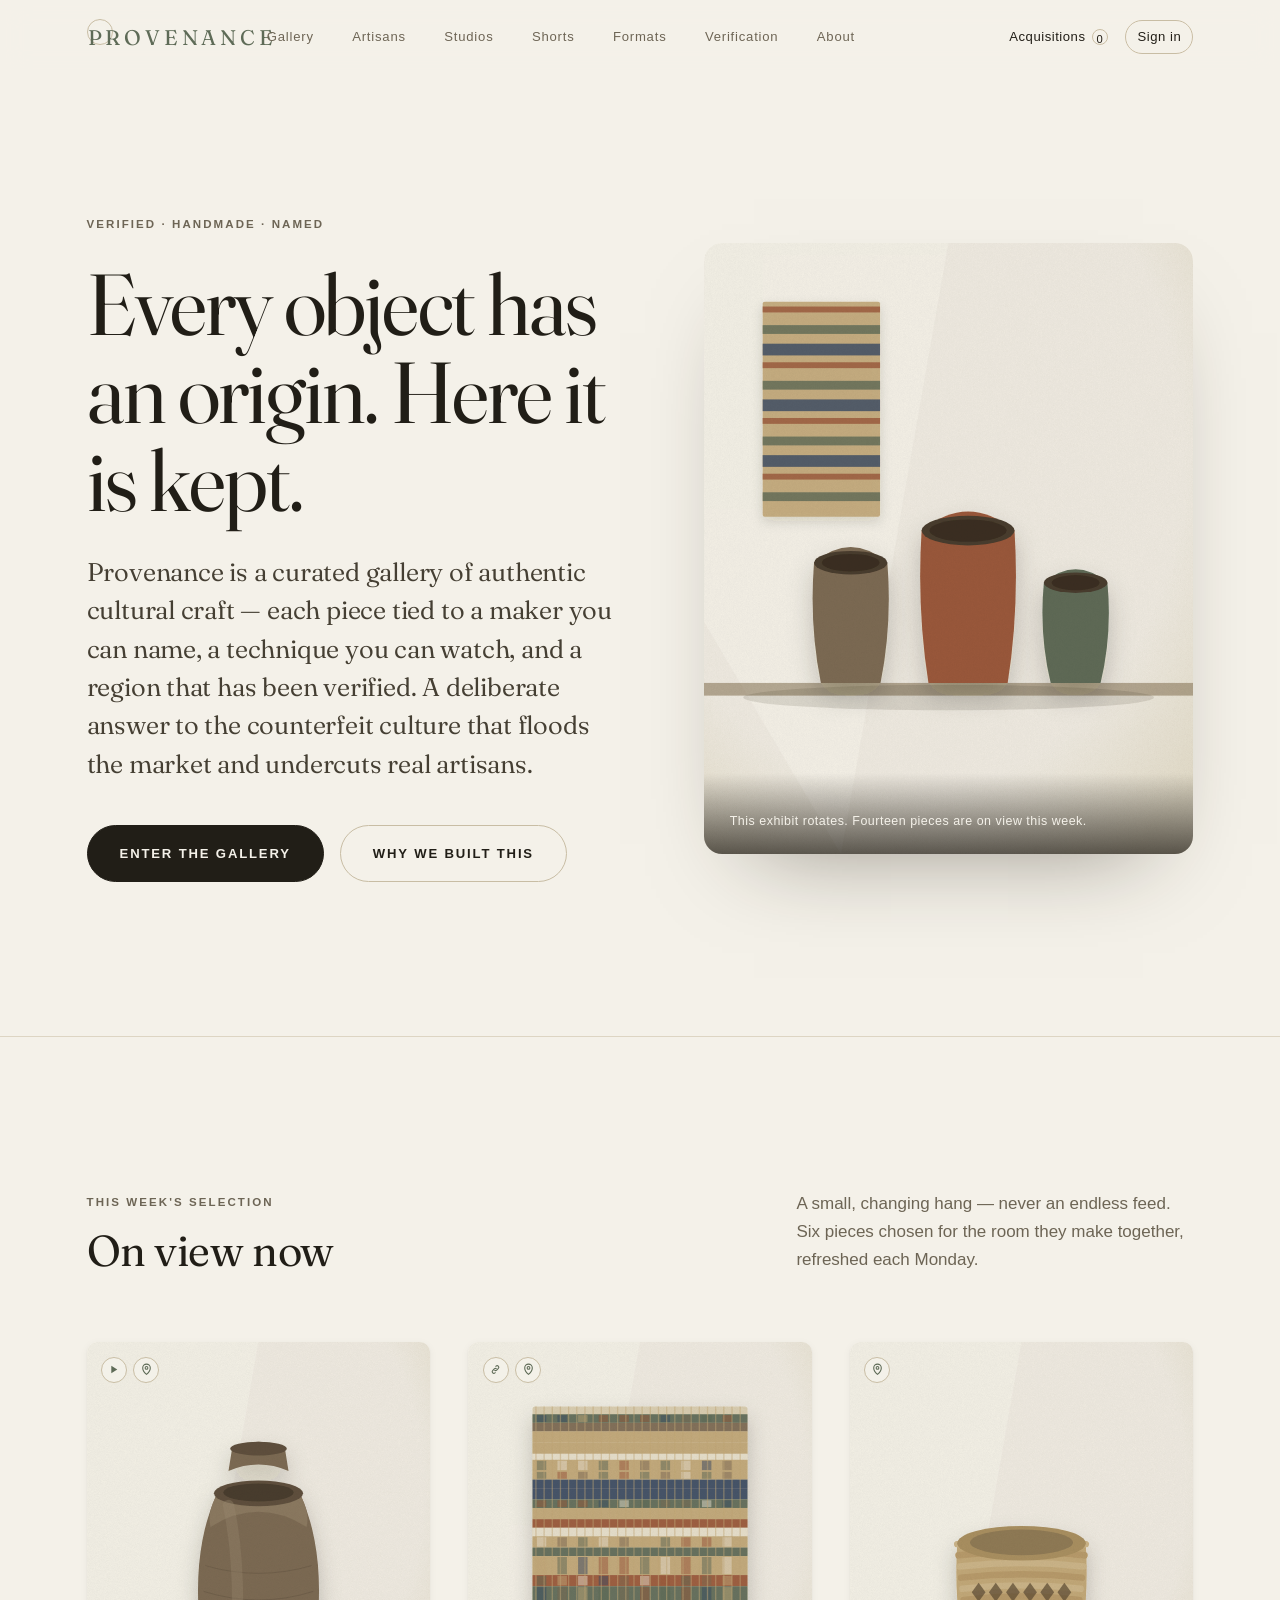
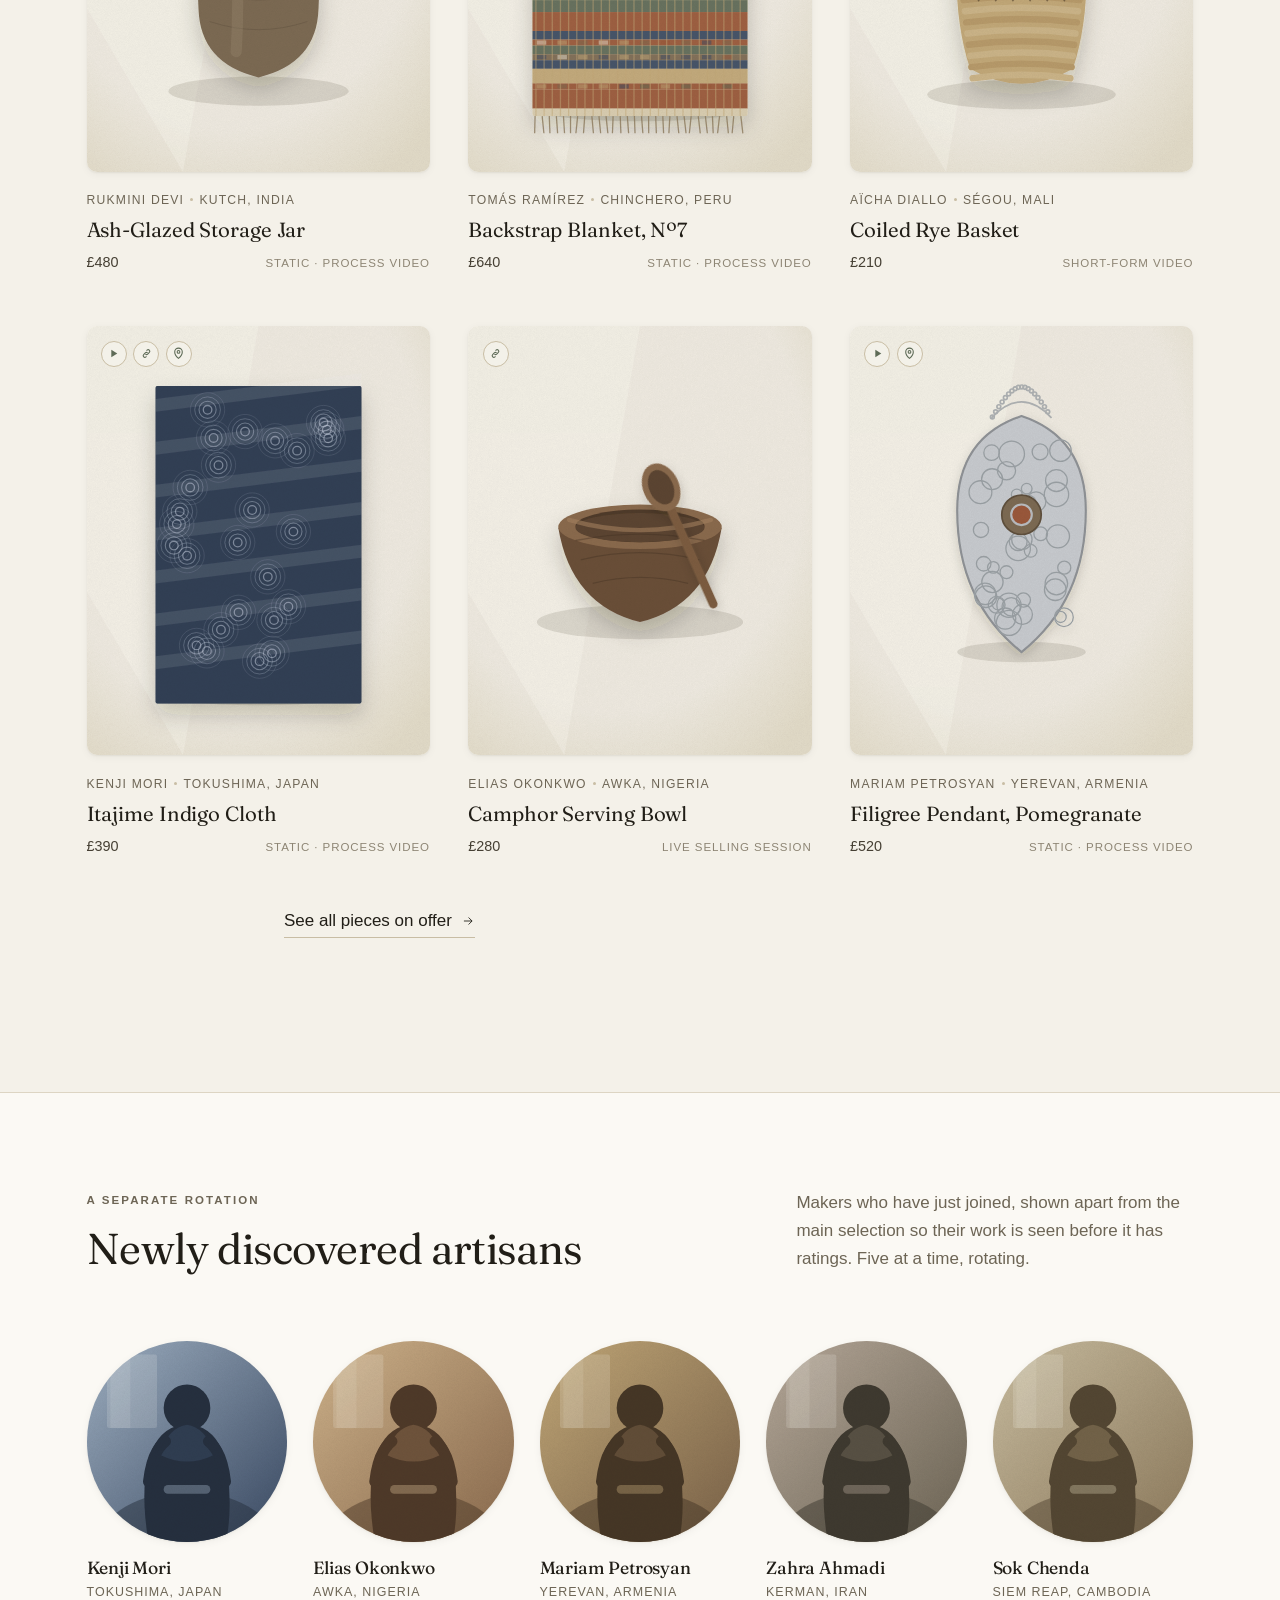
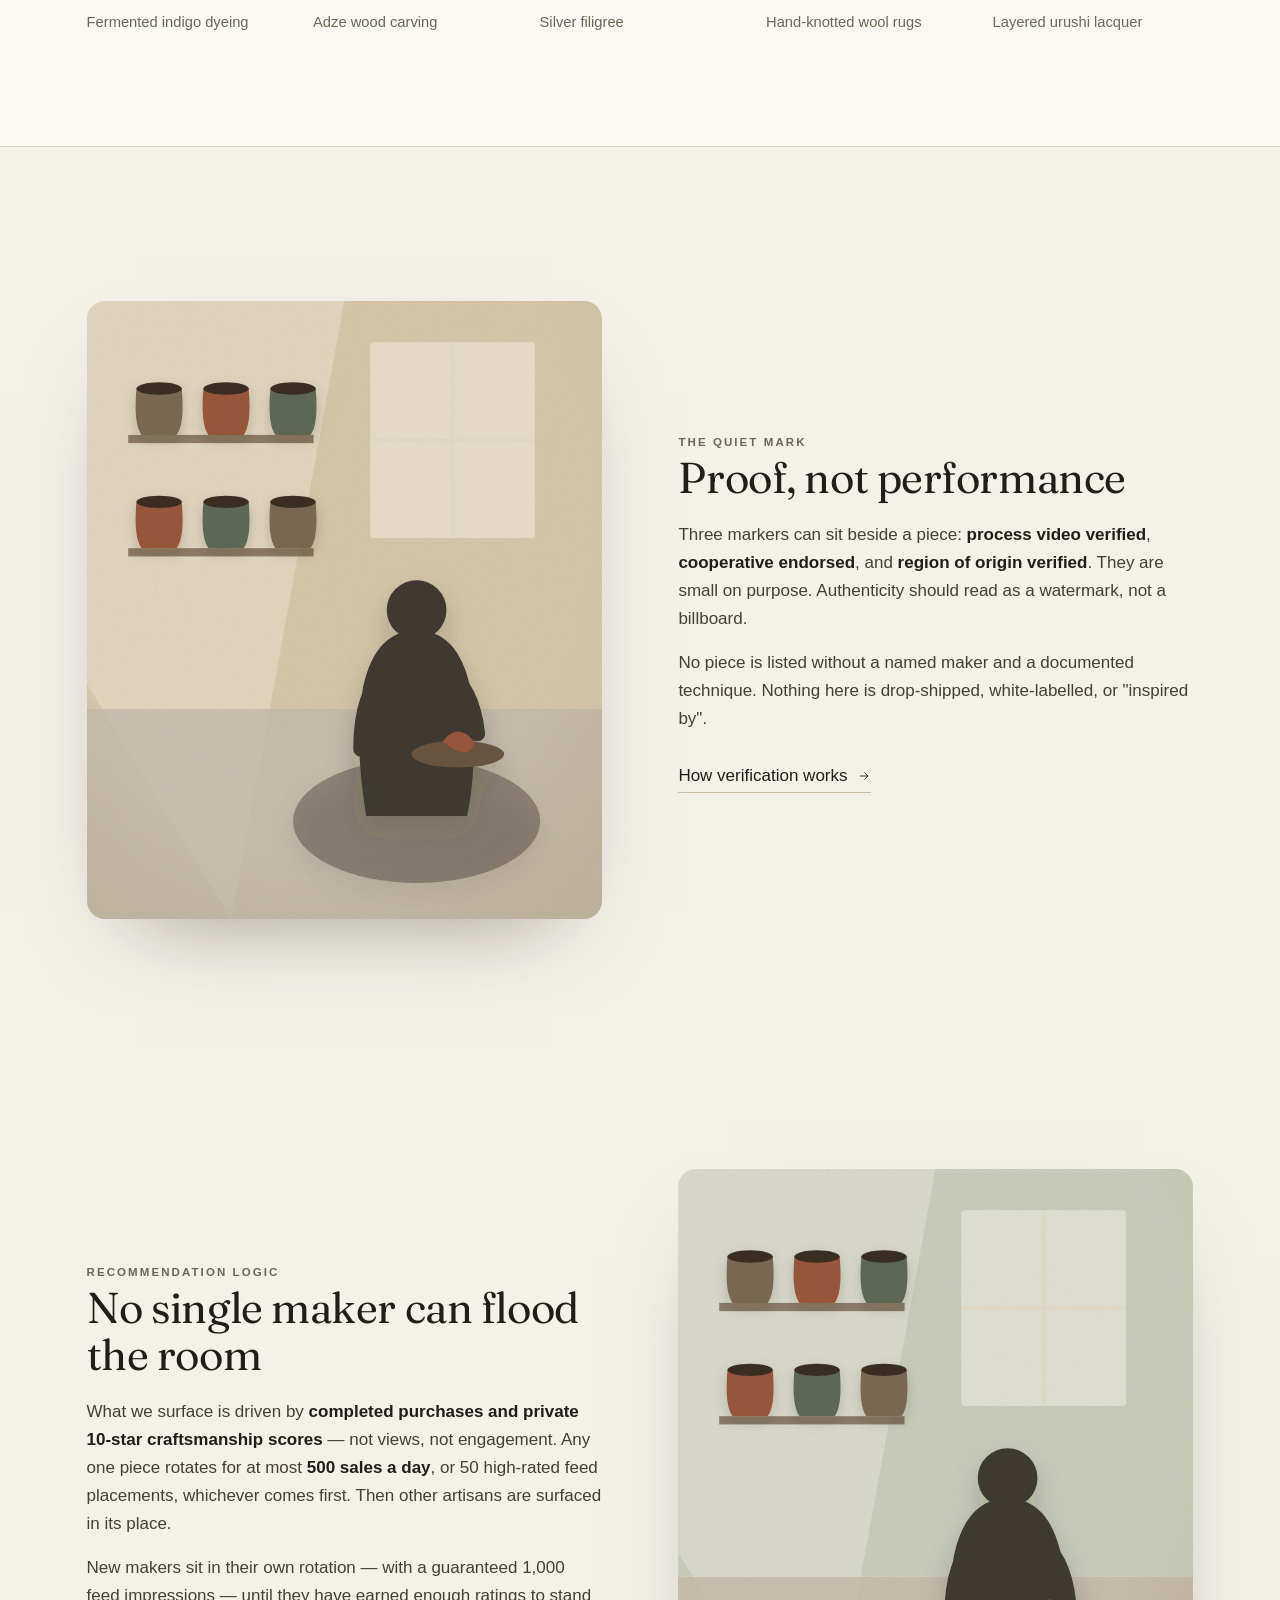
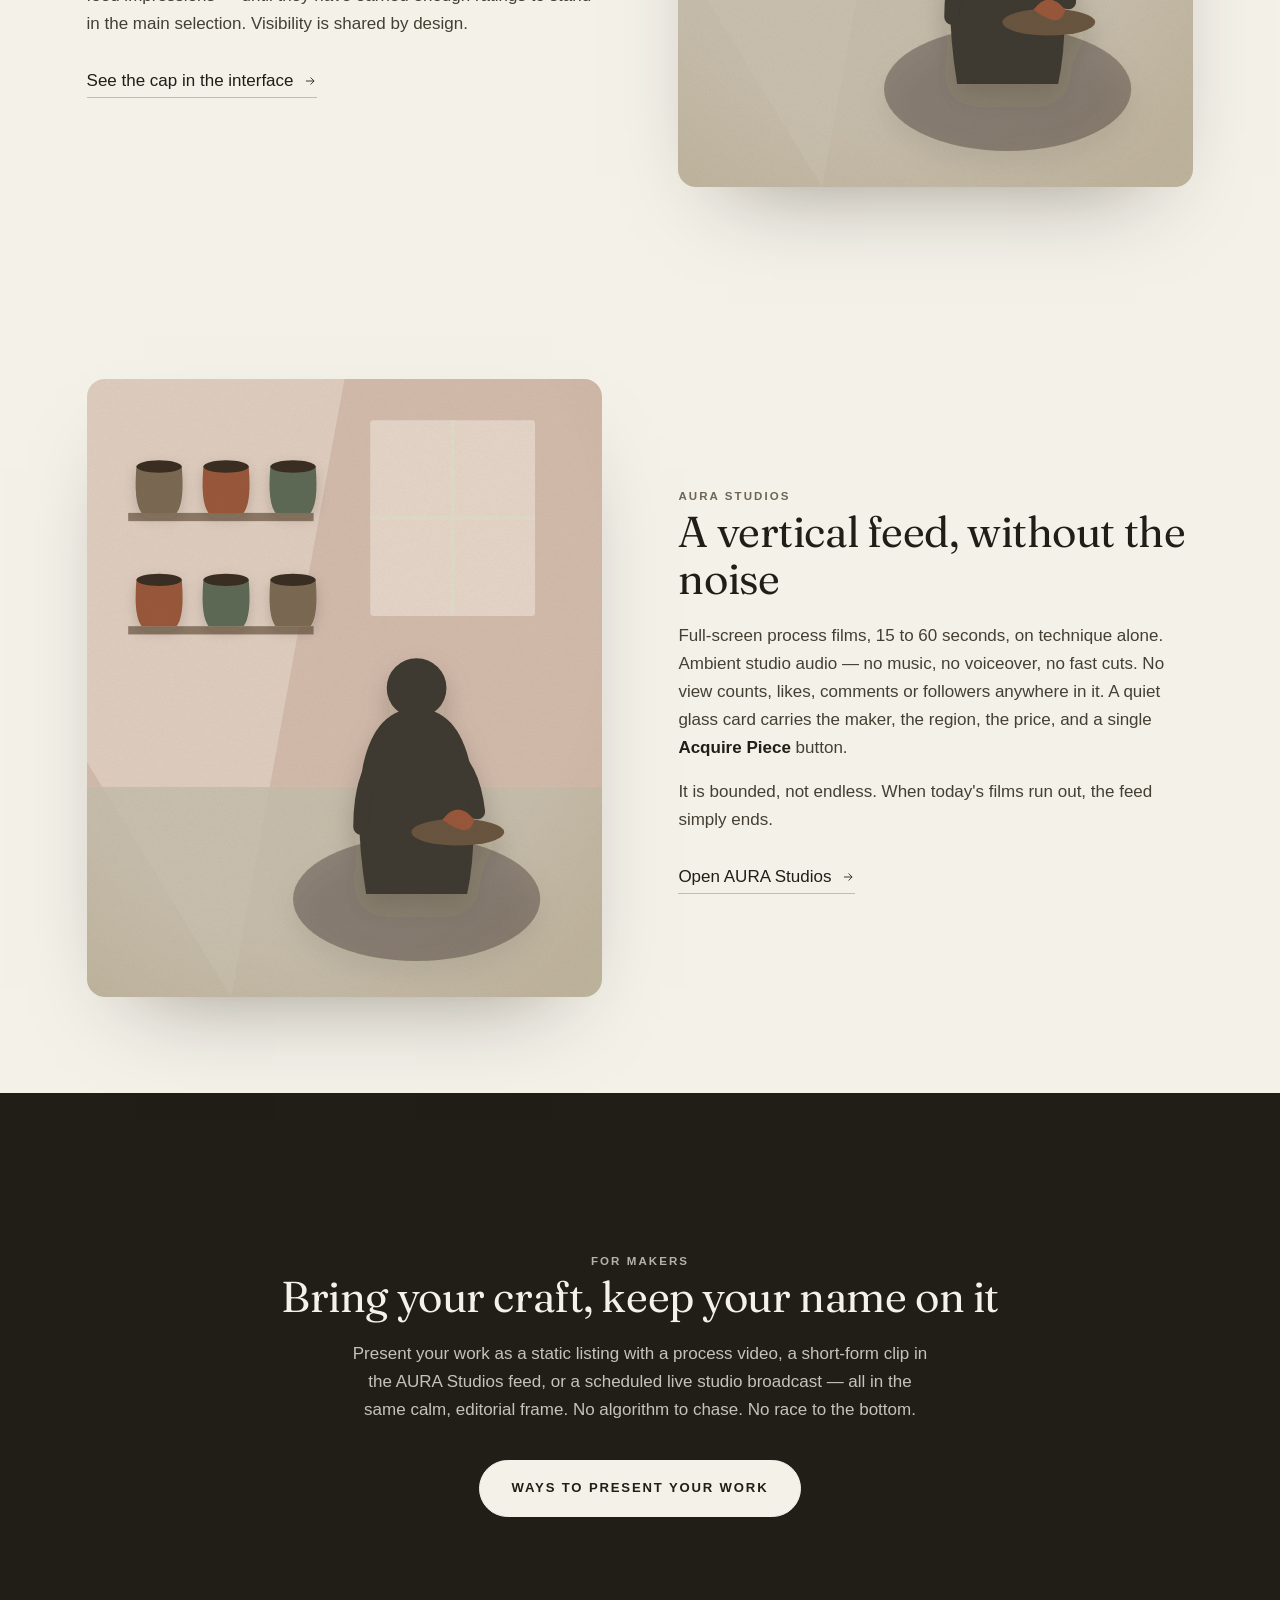
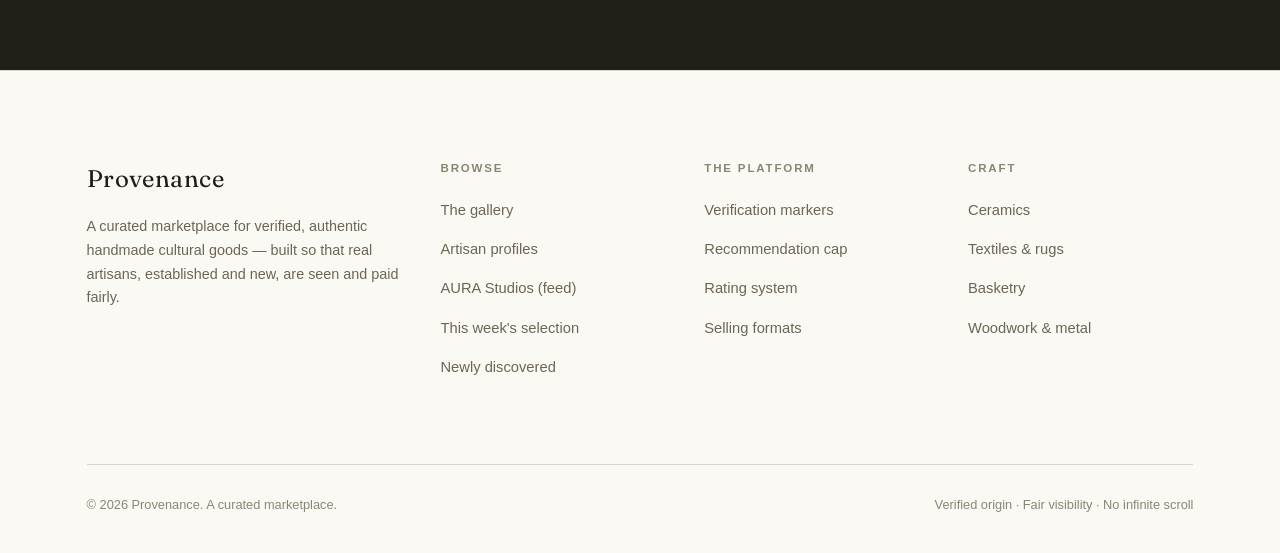
==== commit be16c402: "Add accounts, Studio admin panel, and the ranked Shorts feed Layers an authenticated video platform " ====
--- a/index.html
+++ b/index.html
@@ -201,7 +201,11 @@
   </div>
 </footer>
 
+<script src="assets/js/config.js"></script>
+<script src="assets/js/idb-store.js" defer></script>
+<script src="assets/js/rank.js" defer></script>
 <script src="assets/js/data.js" defer></script>
+<script src="assets/js/backend.js" defer></script>
 <script src="assets/js/main.js" defer></script>
 </body>
 </html>
--- a/assets/css/style.css
+++ b/assets/css/style.css
@@ -1304,3 +1304,647 @@
 .reel--end p { color: rgba(244,241,233,.6); margin: 0 auto; }
 .reel--end .btn { background: #f4f1e9; color: #14110c; border-color: #f4f1e9; }
 
+
+/* =====================================================================
+   PROVENANCE — accounts, onboarding, Shorts feed, admin panel
+   Added for the authenticated video platform. Same tokens, same calm.
+   ===================================================================== */
+
+/* ---------- Nav: account state (injected by main.js) ---------- */
+.nav-account {
+  display: inline-flex;
+  align-items: center;
+  gap: .5em;
+  font-size: .82rem;
+  font-weight: 500;
+  letter-spacing: 0.04em;
+  color: var(--ink);
+  white-space: nowrap;
+  padding: .34rem .7rem;
+  border: 1px solid var(--line-strong);
+  border-radius: 999px;
+  transition: border-color .3s var(--ease), background-color .3s var(--ease);
+}
+.nav-account:hover { border-color: var(--ink); }
+.nav-account .avatar {
+  width: 1.4rem; height: 1.4rem; border-radius: 50%;
+  background: var(--clay); color: var(--paper);
+  display: inline-grid; place-items: center;
+  font-size: .68rem; font-weight: 700; overflow: hidden;
+}
+.nav-account .avatar img { width: 100%; height: 100%; object-fit: cover; }
+.nav-account.is-admin { border-color: var(--sage); }
+
+/* ---------- Centred form shell (auth + onboarding) ---------- */
+.form-shell {
+  min-height: 100svh;
+  display: grid;
+  grid-template-rows: auto 1fr auto;
+}
+.form-shell .form-top {
+  padding: clamp(1.4rem, 4vw, 2.4rem) var(--gutter) 0;
+}
+.form-shell .form-top .brand { font-size: 1.15rem; }
+.form-shell .form-main {
+  display: grid;
+  place-items: center;
+  padding: clamp(2rem, 6vw, 4rem) var(--gutter);
+}
+.form-shell .form-foot {
+  padding: 0 var(--gutter) clamp(1.6rem, 4vw, 2.4rem);
+  text-align: center;
+  color: var(--faint);
+  font-size: .82rem;
+}
+
+.auth-card {
+  width: 100%;
+  max-width: 430px;
+  background: var(--surface);
+  border: 1px solid var(--line);
+  border-radius: var(--r-lg);
+  padding: clamp(1.8rem, 5vw, 2.8rem);
+  box-shadow: var(--shadow-lg);
+}
+.auth-card .eyebrow { display: block; margin-bottom: .8rem; }
+.auth-card h1 { font-size: clamp(1.7rem, 4vw, 2.2rem); margin-bottom: .5rem; }
+.auth-card .sub { color: var(--muted); font-size: .95rem; margin-bottom: 1.8rem; }
+
+.oauth-btn {
+  display: flex;
+  align-items: center;
+  justify-content: center;
+  gap: .7em;
+  width: 100%;
+  padding: .95rem 1.2rem;
+  font-family: var(--sans);
+  font-size: .95rem;
+  font-weight: 550;
+  border-radius: var(--r-md);
+  border: 1px solid var(--line-strong);
+  background: var(--paper);
+  color: var(--ink);
+  transition: transform .3s var(--ease), border-color .3s var(--ease), background-color .3s var(--ease);
+}
+.oauth-btn + .oauth-btn { margin-top: .7rem; }
+.oauth-btn:hover { transform: translateY(-1px); border-color: var(--ink); }
+.oauth-btn svg { width: 18px; height: 18px; }
+.oauth-btn--apple { background: var(--ink); color: var(--paper); border-color: var(--ink); }
+.oauth-btn--apple:hover { background: #000; border-color: #000; }
+@media (prefers-color-scheme: dark) {
+  .oauth-btn--apple { background: var(--paper); color: var(--ink); border-color: var(--paper); }
+}
+
+.auth-divider {
+  display: flex;
+  align-items: center;
+  gap: 1rem;
+  margin: 1.5rem 0;
+  color: var(--faint);
+  font-size: .72rem;
+  letter-spacing: 0.16em;
+  text-transform: uppercase;
+}
+.auth-divider::before, .auth-divider::after {
+  content: ""; flex: 1; height: 1px; background: var(--line);
+}
+
+.field { margin-bottom: 1rem; text-align: left; }
+.field label {
+  display: block;
+  font-size: .78rem;
+  font-weight: 600;
+  letter-spacing: 0.04em;
+  color: var(--ink-soft);
+  margin-bottom: .4rem;
+}
+.field input[type="text"],
+.field input[type="email"],
+.field input[type="number"],
+.field input[type="password"],
+.field select,
+.field textarea {
+  width: 100%;
+  padding: .8rem .9rem;
+  font: inherit;
+  font-size: .95rem;
+  color: var(--ink);
+  background: var(--paper);
+  border: 1px solid var(--line-strong);
+  border-radius: var(--r-md);
+  transition: border-color .25s var(--ease), box-shadow .25s var(--ease);
+}
+.field input:focus, .field select:focus, .field textarea:focus {
+  outline: none;
+  border-color: var(--focus);
+  box-shadow: 0 0 0 3px color-mix(in srgb, var(--focus) 22%, transparent);
+}
+.field .hint { font-size: .78rem; color: var(--faint); margin-top: .35rem; }
+.field-error { color: var(--terracotta); font-size: .82rem; margin-top: .4rem; display: none; }
+.field-error.is-shown { display: block; }
+
+.admin-disclosure {
+  margin-top: 1.4rem;
+  border-top: 1px solid var(--line);
+  padding-top: 1.2rem;
+}
+.admin-disclosure > summary {
+  cursor: pointer;
+  font-size: .82rem;
+  font-weight: 600;
+  color: var(--muted);
+  list-style: none;
+  display: flex;
+  align-items: center;
+  gap: .5em;
+}
+.admin-disclosure > summary::-webkit-details-marker { display: none; }
+.admin-disclosure > summary::before { content: "＋"; font-weight: 400; }
+.admin-disclosure[open] > summary::before { content: "－"; }
+.admin-disclosure .disclosure-body { padding-top: 1rem; }
+
+.form-note {
+  margin-top: 1.4rem;
+  padding: .8rem .9rem;
+  font-size: .8rem;
+  line-height: 1.5;
+  color: var(--muted);
+  background: var(--surface-2);
+  border: 1px dashed var(--line-strong);
+  border-radius: var(--r-md);
+}
+.form-note strong { color: var(--ink); }
+
+/* ---------- Onboarding quiz ---------- */
+.quiz-card {
+  width: 100%;
+  max-width: 640px;
+}
+.quiz-progress {
+  display: flex;
+  gap: .4rem;
+  margin-bottom: 1.6rem;
+}
+.quiz-progress i {
+  flex: 1;
+  height: 3px;
+  border-radius: 999px;
+  background: var(--line);
+}
+.quiz-progress i.is-done { background: var(--clay); }
+.quiz-step h1 { font-size: clamp(1.6rem, 4vw, 2.2rem); margin-bottom: .5rem; }
+.quiz-step .sub { color: var(--muted); margin-bottom: 1.6rem; }
+
+.choice-grid {
+  display: grid;
+  grid-template-columns: repeat(auto-fill, minmax(150px, 1fr));
+  gap: .7rem;
+}
+.choice {
+  position: relative;
+  display: flex;
+  align-items: center;
+  gap: .6em;
+  padding: .9rem 1rem;
+  border: 1px solid var(--line-strong);
+  border-radius: var(--r-md);
+  background: var(--surface);
+  font-size: .9rem;
+  font-weight: 500;
+  color: var(--ink-soft);
+  cursor: pointer;
+  transition: border-color .2s var(--ease), background-color .2s var(--ease), transform .2s var(--ease);
+}
+.choice:hover { transform: translateY(-1px); border-color: var(--ink); }
+.choice input { position: absolute; opacity: 0; pointer-events: none; }
+.choice .tick {
+  width: 1.15rem; height: 1.15rem; flex: none;
+  border: 1.5px solid var(--line-strong);
+  border-radius: 50%;
+  display: inline-grid; place-items: center;
+}
+.choice .tick::after { content: ""; width: .5rem; height: .5rem; border-radius: 50%; background: transparent; }
+.choice input:checked ~ .tick { border-color: var(--clay); }
+.choice input:checked ~ .tick::after { background: var(--clay); }
+.choice:has(input:checked) { border-color: var(--clay); background: color-mix(in srgb, var(--clay) 8%, var(--surface)); color: var(--ink); }
+.choice input:focus-visible ~ .tick { outline: 2px solid var(--focus); outline-offset: 2px; }
+
+.quiz-actions {
+  display: flex;
+  align-items: center;
+  justify-content: space-between;
+  gap: 1rem;
+  margin-top: 2rem;
+}
+.quiz-actions .link { border: none; }
+.text-btn {
+  font-size: .85rem;
+  font-weight: 500;
+  color: var(--muted);
+  padding: .5rem .2rem;
+}
+.text-btn:hover { color: var(--ink); }
+
+/* ---------- Shorts feed ---------- */
+body.shorts {
+  background: #14110c;
+  overflow: hidden;
+}
+.shorts-bar {
+  position: fixed;
+  inset: 0 0 auto 0;
+  z-index: 20;
+  display: flex;
+  align-items: center;
+  justify-content: space-between;
+  gap: 1rem;
+  padding: .9rem clamp(1rem, 4vw, 1.8rem);
+  background: linear-gradient(#14110cd9, #14110c00);
+  pointer-events: none;
+}
+.shorts-bar > * { pointer-events: auto; }
+.shorts-brand {
+  font-family: var(--serif);
+  font-size: 1.05rem;
+  color: #f4f1e9;
+  display: flex;
+  align-items: baseline;
+  gap: .5em;
+}
+.shorts-brand .tiny {
+  font-family: var(--sans);
+  font-size: .58rem;
+  letter-spacing: 0.22em;
+  color: rgba(244,241,233,.5);
+}
+.shorts-bar .exit {
+  display: inline-flex;
+  align-items: center;
+  gap: .45em;
+  font-size: .72rem;
+  letter-spacing: 0.1em;
+  text-transform: uppercase;
+  color: rgba(244,241,233,.65);
+}
+.shorts-bar .exit:hover { color: #f4f1e9; }
+
+.shorts-track {
+  height: 100svh;
+  overflow-y: scroll;
+  scroll-snap-type: y mandatory;
+  -webkit-overflow-scrolling: touch;
+  scrollbar-width: none;
+}
+.shorts-track::-webkit-scrollbar { display: none; }
+
+.short {
+  position: relative;
+  height: 100svh;
+  scroll-snap-align: start;
+  scroll-snap-stop: always;
+  display: flex;
+  align-items: flex-end;
+  justify-content: center;
+  overflow: hidden;
+  background: #14110c;
+}
+.short-media { position: absolute; inset: 0; }
+.short-media video,
+.short-media img {
+  width: 100%; height: 100%;
+  object-fit: cover;
+}
+.short-media::after {
+  content: "";
+  position: absolute; inset: 0;
+  background: linear-gradient(180deg, #14110c66 0%, #14110c00 22%, #14110c00 55%, #14110ccc 100%);
+}
+.short-media.is-poster img { animation: kenburns 18s ease-in-out infinite alternate; }
+@keyframes kenburns { from { transform: scale(1.05); } to { transform: scale(1.16) translateY(-1.5%); } }
+@media (prefers-reduced-motion: reduce) { .short-media.is-poster img { animation: none; transform: scale(1.08); } }
+
+.short-progress {
+  position: absolute;
+  top: 0; left: 0; right: 0;
+  height: 3px;
+  z-index: 8;
+  background: rgba(244,241,233,.15);
+}
+.short-progress i { display: block; height: 100%; width: 0; background: #f4f1e9; }
+
+.short-tap {
+  position: absolute; inset: 0; z-index: 4;
+  border: 0; background: transparent;
+}
+.sample-chip {
+  position: absolute;
+  top: 4.2rem; left: 50%;
+  transform: translateX(-50%);
+  z-index: 8;
+  font-size: .62rem;
+  letter-spacing: 0.14em;
+  text-transform: uppercase;
+  color: rgba(244,241,233,.7);
+  background: rgba(20,17,12,.55);
+  border: 1px solid rgba(244,241,233,.2);
+  padding: .35em .8em;
+  border-radius: 999px;
+  backdrop-filter: blur(6px);
+}
+
+/* right-hand action rail — Shorts-style, muted palette */
+.short-rail {
+  position: relative;
+  z-index: 6;
+  display: flex;
+  flex-direction: column;
+  align-items: center;
+  gap: 1.15rem;
+  padding: 0 clamp(.6rem, 3vw, 1.1rem) 8.5rem 0;
+  margin-left: auto;
+}
+.rail-btn {
+  display: flex;
+  flex-direction: column;
+  align-items: center;
+  gap: .3em;
+  color: #f4f1e9;
+  font-size: .72rem;
+  font-variant-numeric: tabular-nums;
+  letter-spacing: 0.02em;
+}
+.rail-btn .ico {
+  width: 2.9rem; height: 2.9rem;
+  display: grid; place-items: center;
+  border-radius: 50%;
+  background: rgba(20,17,12,.42);
+  border: 1px solid rgba(244,241,233,.16);
+  backdrop-filter: blur(8px);
+  transition: transform .2s var(--ease), background-color .2s var(--ease);
+}
+.rail-btn:hover .ico { transform: translateY(-2px); }
+.rail-btn:active .ico { transform: scale(.92); }
+.rail-btn svg { width: 1.35rem; height: 1.35rem; }
+.rail-btn[aria-pressed="true"] .ico { background: color-mix(in srgb, var(--clay) 60%, transparent); border-color: transparent; }
+.rail-btn[aria-pressed="true"][data-act="like"] .ico { background: color-mix(in srgb, var(--terracotta) 68%, transparent); }
+.rail-btn .maker-portrait {
+  width: 2.9rem; height: 2.9rem; border-radius: 50%;
+  overflow: hidden; border: 1px solid rgba(244,241,233,.3);
+  background: var(--clay);
+}
+.rail-btn .maker-portrait img { width: 100%; height: 100%; object-fit: cover; }
+
+/* the maker / piece card — reuses the studios glass treatment */
+.short-card {
+  position: absolute;
+  left: clamp(1rem, 4vw, 1.8rem);
+  right: clamp(4.8rem, 20vw, 6.5rem);
+  bottom: clamp(1.4rem, 6vw, 2.4rem);
+  z-index: 6;
+  padding: 1.1rem 1.2rem;
+  border-radius: var(--r-lg);
+  background: rgba(20,17,12,.42);
+  border: 1px solid rgba(244,241,233,.14);
+  backdrop-filter: blur(16px) saturate(1.3);
+  -webkit-backdrop-filter: blur(16px) saturate(1.3);
+  color: #f4f1e9;
+}
+.short-card .who {
+  display: flex; align-items: center; gap: .5em;
+  font-size: .82rem; color: rgba(244,241,233,.72);
+  margin-bottom: .5rem;
+}
+.short-card .who .dot { width: 3px; height: 3px; border-radius: 50%; background: rgba(244,241,233,.4); }
+.short-card h2 {
+  font-family: var(--serif);
+  font-size: 1.15rem;
+  color: #f4f1e9;
+  line-height: 1.15;
+  margin-bottom: .3rem;
+}
+.short-card .tech { font-size: .8rem; color: rgba(244,241,233,.6); margin-bottom: .85rem; }
+.short-card .row { display: flex; align-items: center; justify-content: space-between; gap: 1rem; }
+.short-card .price { font-family: var(--serif); font-size: 1.05rem; }
+.short-card .acquire-piece {
+  padding: .7rem 1.15rem;
+  font-family: var(--sans);
+  font-size: .7rem;
+  font-weight: 700;
+  letter-spacing: 0.14em;
+  text-transform: uppercase;
+  color: #14110c;
+  background: #f4f1e9;
+  border-radius: 999px;
+  transition: transform .2s var(--ease), background-color .2s var(--ease);
+}
+.short-card .acquire-piece:hover { transform: translateY(-2px); background: #d9cdb0; }
+.short-card .acquire-piece[disabled] { opacity: .7; cursor: default; }
+
+.short-hint {
+  position: absolute;
+  left: 50%; bottom: 1rem;
+  transform: translateX(-50%);
+  z-index: 6;
+  color: rgba(244,241,233,.55);
+  font-size: .62rem;
+  letter-spacing: 0.16em;
+  text-transform: uppercase;
+  display: flex; flex-direction: column; align-items: center; gap: .3em;
+  animation: bob 2.4s ease-in-out infinite;
+}
+@media (prefers-reduced-motion: reduce) { .short-hint { animation: none; } }
+
+.short-loading, .short-end, .short-empty {
+  height: 100svh;
+  scroll-snap-align: start;
+  display: flex;
+  flex-direction: column;
+  align-items: center;
+  justify-content: center;
+  text-align: center;
+  gap: 1rem;
+  padding: 2rem;
+  color: rgba(244,241,233,.6);
+}
+.short-end h2, .short-empty h2 { color: #f4f1e9; font-family: var(--serif); max-width: 20ch; }
+.short-end .btn, .short-empty .btn { background: #f4f1e9; color: #14110c; border-color: #f4f1e9; }
+.spinner {
+  width: 2rem; height: 2rem;
+  border: 2px solid rgba(244,241,233,.25);
+  border-top-color: #f4f1e9;
+  border-radius: 50%;
+  animation: spin .8s linear infinite;
+}
+@keyframes spin { to { transform: rotate(360deg); } }
+@media (prefers-reduced-motion: reduce) { .spinner { animation-duration: 2s; } }
+
+@media (max-width: 560px) {
+  .short-card { right: clamp(4.4rem, 18vw, 5.4rem); }
+  .short-rail { padding-bottom: 7.5rem; }
+}
+
+/* ---------- Admin panel ---------- */
+body.admin { background: var(--paper); }
+.admin-shell { min-height: 100svh; display: flex; flex-direction: column; }
+.admin-head {
+  position: sticky; top: 0; z-index: 30;
+  display: flex; align-items: center; justify-content: space-between; gap: 1rem;
+  padding: 1rem var(--gutter);
+  background: color-mix(in srgb, var(--paper) 88%, transparent);
+  backdrop-filter: blur(14px);
+  border-bottom: 1px solid var(--line);
+}
+.admin-head .brand { font-size: 1.15rem; }
+.admin-head .who { display: flex; align-items: center; gap: .8rem; font-size: .84rem; color: var(--muted); }
+.admin-head .badge {
+  font-size: .64rem; font-weight: 700; letter-spacing: 0.14em; text-transform: uppercase;
+  color: var(--sage); border: 1px solid var(--sage); border-radius: 999px; padding: .2em .7em;
+}
+
+.admin-main {
+  flex: 1;
+  width: 100%;
+  max-width: 1180px;
+  margin-inline: auto;
+  padding: clamp(1.6rem, 4vw, 2.6rem) var(--gutter) 4rem;
+  display: grid;
+  grid-template-columns: minmax(0, 380px) 1fr;
+  gap: clamp(1.6rem, 4vw, 3rem);
+  align-items: start;
+}
+@media (max-width: 900px) { .admin-main { grid-template-columns: 1fr; } }
+
+.panel {
+  background: var(--surface);
+  border: 1px solid var(--line);
+  border-radius: var(--r-lg);
+  padding: clamp(1.3rem, 3vw, 1.8rem);
+}
+.panel > h2 { font-size: 1.2rem; margin-bottom: .3rem; }
+.panel > .sub { color: var(--muted); font-size: .86rem; margin-bottom: 1.4rem; }
+
+.dropzone {
+  border: 1.5px dashed var(--line-strong);
+  border-radius: var(--r-md);
+  padding: 1.6rem 1rem;
+  text-align: center;
+  color: var(--muted);
+  font-size: .88rem;
+  cursor: pointer;
+  transition: border-color .2s var(--ease), background-color .2s var(--ease);
+}
+.dropzone:hover, .dropzone.is-drag { border-color: var(--clay); background: color-mix(in srgb, var(--clay) 6%, var(--surface)); }
+.dropzone.has-file { border-style: solid; border-color: var(--sage); color: var(--ink); }
+.dropzone strong { display: block; color: var(--ink); margin-bottom: .2rem; }
+.dropzone video { margin: .8rem auto 0; max-height: 180px; border-radius: var(--r-sm); }
+
+.chip-input {
+  display: flex; flex-wrap: wrap; gap: .4rem;
+  padding: .5rem;
+  border: 1px solid var(--line-strong);
+  border-radius: var(--r-md);
+  background: var(--paper);
+}
+.chip-input .tag {
+  display: inline-flex; align-items: center; gap: .4em;
+  font-size: .78rem; font-weight: 500;
+  background: var(--surface-2); border: 1px solid var(--line);
+  border-radius: 999px; padding: .3em .7em;
+}
+.chip-input .tag button { color: var(--faint); font-size: .9rem; line-height: 1; }
+.chip-input .tag button:hover { color: var(--terracotta); }
+.chip-input input {
+  flex: 1; min-width: 8ch;
+  border: none; background: none; padding: .35rem;
+  font: inherit; font-size: .9rem;
+}
+.chip-input input:focus { outline: none; }
+
+.progress-bar {
+  height: 6px; border-radius: 999px;
+  background: var(--line);
+  overflow: hidden; margin-top: 1rem;
+  display: none;
+}
+.progress-bar.is-shown { display: block; }
+.progress-bar i { display: block; height: 100%; width: 0; background: var(--clay); transition: width .3s var(--ease); }
+
+.admin-list { display: flex; flex-direction: column; gap: .8rem; margin-top: 1.4rem; }
+.video-row {
+  display: grid;
+  grid-template-columns: 92px 1fr auto;
+  gap: 1rem;
+  align-items: center;
+  padding: .8rem;
+  border: 1px solid var(--line);
+  border-radius: var(--r-md);
+  background: var(--surface);
+}
+.video-row .thumb {
+  width: 92px; height: 64px; border-radius: var(--r-sm);
+  object-fit: cover; background: var(--surface-2);
+}
+.video-row .meta h4 { font-size: .98rem; margin-bottom: .15rem; }
+.video-row .meta p { font-size: .8rem; color: var(--muted); }
+.video-row .meta .stats { font-size: .74rem; color: var(--faint); margin-top: .3rem; font-variant-numeric: tabular-nums; }
+.video-row .ops { display: flex; flex-direction: column; gap: .4rem; align-items: flex-end; }
+.status-badge {
+  font-size: .62rem; font-weight: 700; letter-spacing: 0.1em; text-transform: uppercase;
+  padding: .2em .6em; border-radius: 999px;
+}
+.status-badge.published { color: var(--sage); background: color-mix(in srgb, var(--sage) 14%, transparent); }
+.status-badge.draft { color: var(--gold); background: color-mix(in srgb, var(--gold) 16%, transparent); }
+.status-badge.archived { color: var(--faint); background: var(--surface-2); }
+.row-op {
+  font-size: .74rem; font-weight: 600;
+  color: var(--muted);
+  padding: .3rem .5rem; border-radius: var(--r-sm);
+}
+.row-op:hover { color: var(--ink); background: var(--surface-2); }
+.row-op.danger:hover { color: var(--terracotta); }
+
+.admin-empty { text-align: center; color: var(--muted); padding: 2.4rem 1rem; font-size: .9rem; }
+
+/* toast + confirm */
+.toast {
+  position: fixed;
+  left: 50%; bottom: 1.6rem;
+  transform: translateX(-50%) translateY(140%);
+  z-index: 200;
+  padding: .8rem 1.2rem;
+  border-radius: 999px;
+  background: var(--ink);
+  color: var(--paper);
+  font-size: .85rem;
+  box-shadow: var(--shadow-lg);
+  transition: transform .35s var(--ease);
+}
+.toast.is-shown { transform: translateX(-50%) translateY(0); }
+.toast.is-error { background: var(--terracotta); }
+
+.modal-scrim {
+  position: fixed; inset: 0; z-index: 210;
+  background: color-mix(in srgb, var(--ink) 45%, transparent);
+  display: grid; place-items: center;
+  padding: 1.5rem;
+  opacity: 0; pointer-events: none;
+  transition: opacity .25s var(--ease);
+}
+.modal-scrim.is-shown { opacity: 1; pointer-events: auto; }
+.modal {
+  width: 100%; max-width: 400px;
+  background: var(--surface);
+  border: 1px solid var(--line);
+  border-radius: var(--r-lg);
+  padding: 1.6rem;
+  box-shadow: var(--shadow-lg);
+  transform: translateY(8px);
+  transition: transform .25s var(--ease);
+}
+.modal-scrim.is-shown .modal { transform: translateY(0); }
+.modal h3 { font-size: 1.15rem; margin-bottom: .5rem; }
+.modal p { font-size: .9rem; color: var(--muted); margin-bottom: 1.4rem; }
+.modal .modal-actions { display: flex; gap: .7rem; justify-content: flex-end; }
+.modal .btn { padding: .7rem 1.3rem; font-size: .72rem; }
+.modal .btn--danger { background: var(--terracotta); border-color: var(--terracotta); color: var(--paper); }
+.modal .btn--danger:hover { background: var(--terracotta); filter: brightness(1.08); }
